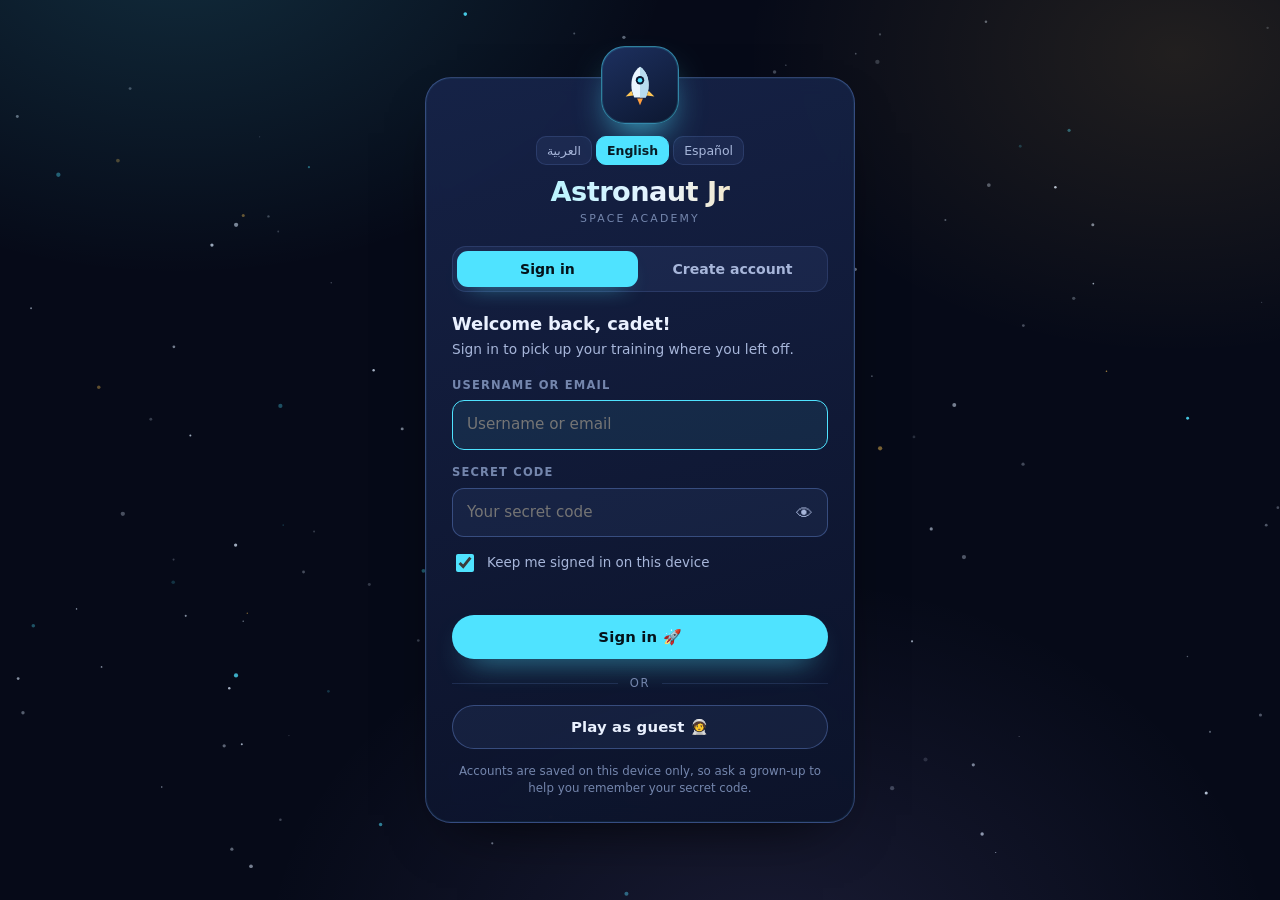
==== index.html @ e5da8a40 "new" ====
<!DOCTYPE html>
<html lang="en">
<head><meta charset="UTF-8" />
<meta name="viewport" content="width=device-width, initial-scale=1, viewport-fit=cover" />
<meta name="theme-color" content="#060a18" />
<meta name="referrer" content="origin" />
<title>Astronaut Jr — Space Academy for Young Explorers</title>
<meta name="description" content="Astronaut Jr is a kid-friendly space academy: Explore space missions, all eight planets, Astro Cinema, interactive science quizzes, and a friendly robot guide for young explorers." />
<link rel="stylesheet" href="style.css" />
</head>
<body>
<canvas id="starfield" aria-hidden="true"></canvas>
<div class="nebula" aria-hidden="true"></div>

<header class="topbar">
  <div class="topbar-inner">
    <button class="brand" type="button" onclick="app.go('missions')" aria-label="Astronaut Jr home">
      <span class="logo" aria-hidden="true">
        <svg viewBox="0 0 48 48" fill="none">
          <path d="M24 5c6 4 9 11 9 19 0 5-1 9-3 13H18c-2-4-3-8-3-13 0-8 3-15 9-19Z" fill="#eaf6ff"/>
          <path d="M24 5c6 4 9 11 9 19 0 5-1 9-3 13h-6V5Z" fill="#b8dcef"/>
          <circle cx="24" cy="19" r="4.4" fill="#0b1730"/>
          <circle cx="24" cy="19" r="2.4" fill="#4fe3ff"/>
          <path d="M15 30l-6 6 8-1M33 30l6 6-8-1" fill="#ffc857"/>
          <path d="M21 38l3 7 3-7" fill="#ff9d3d"/>
        </svg>
      </span>
      <span class="brand-text">
        <span class="brand-name">Astronaut Jr</span>
        <span class="brand-sub">Space Academy</span>
      </span>
    </button>
    <div class="hud">
      <div class="langs langs-top" role="group" aria-label="Language"><button type="button" data-lang="ar">العربية</button><button type="button" data-lang="en">English</button><button type="button" data-lang="es">Español</button></div>
      <div class="hud-stat" title="Stars you have earned">
        <span class="hud-ico" aria-hidden="true">★</span>
        <span><b id="hudStars">0</b><small>stars</small></span>
      </div>
      <div class="hud-rank">
        <span id="hudRank">Space Trainee</span>
        <span class="rankbar"><i id="rankFill"></i></span>
      </div>
      <button class="icon-btn" id="btnVoice" title="Astro reads aloud" aria-label="Toggle Astro voice" aria-pressed="false">🔈</button>
      <button class="icon-btn" id="btnSound" title="Sound effects" aria-label="Toggle sound effects" aria-pressed="true">🔊</button>
      <button class="icon-btn" id="btnContact" title="Contact us" aria-label="Contact us" onclick="document.querySelector('[data-extra-view=contact]')?.click()">✉️</button>
      <button class="icon-btn" id="btnSettings" title="Settings" aria-label="Open settings">⚙️</button>
    </div>
  </div>
  <nav class="tabs" aria-label="Sections">
    <button class="tab is-active" data-view="missions">🚀 Missions</button>
    <button class="tab" data-view="planets">🪐 Planets</button>
    <button class="tab" data-view="cadet">🧑‍🚀 My Cadet</button>
    <button class="tab" data-view="trophies">🏆 Trophies</button>
  </nav>
</header>

<main id="app">
  <section class="view is-active" id="view-missions" aria-label="Training missions"></section>
  <section class="view" id="view-planets" aria-label="Planet explorer"></section>
  <section class="view" id="view-cadet" aria-label="My cadet and outfit shop"></section>
  <section class="view" id="view-trophies" aria-label="Trophies"></section>
</main>


<footer class="site-footer" id="site-footer">
  <astro-contact>
    <p>Contact us: <a href="mailto:astronautjr.space@gmail.com">astronautjr.space@gmail.com</a> · <a href="tel:+201125643239">01125643239</a></p>
  </astro-contact>
  <p class="copyright">© <span id="copyYear"></span> Astronaut Jr. <span>All rights reserved.</span></p>
</footer>

<!-- ================= MISSION OVERLAY ================= -->
<div class="overlay" id="missionOverlay" role="dialog" aria-modal="true" aria-labelledby="missionTitle">
  <div class="sheet">
    <div class="sheet-head">
      <div>
        <small id="missionKicker">Mission 01</small>
        <h3 id="missionTitle">Mission title</h3>
      </div>
      <div class="lesson-dots" id="lessonDots" aria-hidden="true"></div>
      <button class="close-x spacer" onclick="app.closeMission()" aria-label="Close mission">✕</button>
    </div>
    <div class="sheet-body" id="missionBody"></div>
    <div class="sheet-foot" id="missionFoot"></div>
  </div>
</div>

<!-- ================= PLANET SHEET ================= -->
<div class="overlay" id="planetSheet" role="dialog" aria-modal="true" aria-label="Planet file">
  <div class="sheet">
    <div class="sheet-head">
      <div>
        <small>Planet file</small>
        <h3>Explorer notes</h3>
      </div>
      <button class="close-x spacer" onclick="app.closePlanet()" aria-label="Close planet">✕</button>
    </div>
    <div class="sheet-body" id="planetBody"></div>
    <div class="sheet-foot">
      <button class="btn btn-ghost btn-sm" id="planetPrev">← Previous</button>
      <button class="btn btn-primary btn-sm" id="planetRead">🔊 Read to me</button>
      <button class="btn btn-ghost btn-sm" id="planetNext">Next →</button>
    </div>
  </div>
</div>

<!-- ================= SETUP ================= -->
<div class="overlay" id="setupModal" role="dialog" aria-modal="true" aria-labelledby="setupTitle">
  <div class="sheet narrow">
    <div class="sheet-head">
      <div>
        <small>Cadet registration</small>
        <h3 id="setupTitle">Welcome to the Academy</h3>
      </div>
    </div>
    <div class="sheet-body">
      <div style="text-align:center;margin-bottom:14px">
        <div class="cadet-avatar" id="setupAvatar" style="width:150px;margin:0 auto"></div>
      </div>
      <div class="field">
        <label for="cadetName">Your cadet name</label>
        <input id="cadetName" type="text" maxlength="18" placeholder="e.g. Nova" autocomplete="off" />
      </div>
      <div class="field">
        <label>Pick your first suit colour</label>
        <div class="starter-row" id="starterColors"></div>
      </div>
      <p style="font-size:.82rem;color:var(--ink-faint);margin-bottom:14px">Everything you earn — stars, missions, outfits — is saved on this device.</p>
      <button class="btn btn-primary btn-block" id="btnStart">Start training 🚀</button>
    </div>
  </div>
</div>

<!-- ================= SETTINGS ================= -->
<div class="overlay" id="settingsModal" role="dialog" aria-modal="true" aria-labelledby="settingsTitle">
  <div class="sheet narrow">
    <div class="sheet-head">
      <div>
        <small>Cadet console</small>
        <h3 id="settingsTitle">Settings</h3>
      </div>
      <button class="close-x spacer" onclick="app.closeSettings()" aria-label="Close settings">✕</button>
    </div>
    <div class="sheet-body">
      <div class="switchline">
        <span>Sound effects<small>Little beeps and rewards</small></span>
        <button class="toggle on" id="tgSound" aria-label="Toggle sound effects"></button>
      </div>
      <div class="switchline">
        <span>Astro reads aloud<small>Speaks every lesson card and his messages</small></span>
        <button class="toggle" id="tgVoice" aria-label="Toggle Astro voice"></button>
      </div>
      <div class="switchline">
        <span>Calm mode<small>Stops floating and zoom animations</small></span>
        <button class="toggle" id="tgCalm" aria-label="Toggle calm mode"></button>
      </div>
      <div class="field" style="margin-top:16px">
        <label for="renameInput">Cadet name</label>
        <input id="renameInput" type="text" maxlength="18" />
      </div>
      <button class="btn btn-ghost btn-block" id="btnRename" style="margin-bottom:8px">Save name</button>
      <div class="switchline" style="margin-top:6px">
        <span>Signed in as<small id="authWho">Guest</small></span>
        <button class="btn btn-ghost btn-sm" id="btnSignOut" type="button">Sign out</button>
      </div>
      <button class="btn btn-ghost btn-block" id="btnReset" style="color:#ffc9c9;border-color:rgba(255,125,125,.35)">Reset all progress</button>
      <p style="font-size:.72rem;color:var(--ink-faint);margin-top:12px;text-align:center">Astronaut Jr v3 · 15 missions · saved in this browser</p>
    </div>
  </div>
</div>

<!-- ================= PIP ================= -->
<div class="pip-dock">
  <div class="pip-panel" id="pipPanel" hidden>
    <div class="pip-head">
      <div style="width:36px;height:36px;flex:none" id="pipHeadAvatar"></div>
      <div class="who"><b>Astro</b><small>Astro-buddy · online</small></div>
      <button class="close-x" style="margin-left:auto;width:34px;height:34px" onclick="app.togglePip(false)" aria-label="Close Astro">✕</button>
    </div>
    <div class="pip-log" id="pipLog" aria-live="polite"></div>
    <div class="pip-chips" id="pipChips"></div>
    <form class="pip-form" id="pipForm">
      <input id="pipInput" type="text" maxlength="120" placeholder="Ask Astro anything about space…" autocomplete="off" aria-label="Message Astro" />
      <button class="pip-send" type="submit" aria-label="Send">➤</button>
    </form>
  </div>
  <button class="pip-launcher" id="pipLauncher" aria-label="Talk to Astro">
    <span id="pipLauncherAvatar"></span>
    <span class="dot"></span>
  </button>
</div>

<div class="toast-wrap" id="toastWrap" aria-live="polite"></div>
<canvas id="confetti" aria-hidden="true"></canvas>

<!-- ================= AUTH (sign in / create account) ================= -->
<div class="auth" id="authScreen" role="dialog" aria-modal="true" aria-labelledby="authTitle">
  <canvas id="authStars" aria-hidden="true"></canvas>
  <div class="auth-glow" aria-hidden="true"></div>
  <div class="auth-card" id="authCard">
    <div class="auth-logo" aria-hidden="true">
      <svg viewBox="0 0 48 48" fill="none">
        <path d="M24 5c6 4 9 11 9 19 0 5-1 9-3 13H18c-2-4-3-8-3-13 0-8 3-15 9-19Z" fill="#eaf6ff"/>
        <path d="M24 5c6 4 9 11 9 19 0 5-1 9-3 13h-6V5Z" fill="#b8dcef"/>
        <circle cx="24" cy="19" r="4.4" fill="#0b1730"/>
        <circle cx="24" cy="19" r="2.4" fill="#4fe3ff"/>
        <path d="M15 30l-6 6 8-1M33 30l6 6-8-1" fill="#ffc857"/>
        <path d="M21 38l3 7 3-7" fill="#ff9d3d"/>
      </svg>
    </div>
    <div class="langs-auth"><div class="langs " role="group" aria-label="Language"><button type="button" data-lang="ar">العربية</button><button type="button" data-lang="en">English</button><button type="button" data-lang="es">Español</button></div></div>
    <div class="auth-brand">Astronaut Jr</div>
    <div class="auth-kicker">Space Academy</div>

    <div class="auth-tabs" role="tablist" aria-label="Account">
      <button class="auth-tab" role="tab" id="tabSignin" data-mode="signin" aria-selected="true" aria-controls="authForm">Sign in</button>
      <button class="auth-tab" role="tab" id="tabSignup" data-mode="signup" aria-selected="false" aria-controls="authForm">Create account</button>
    </div>

    <h2 class="auth-title" id="authTitle">Welcome back, cadet!</h2>
    <p class="auth-lead" id="authLead">Sign in to pick up your training where you left off.</p>

    <form id="authForm" novalidate>
      <div class="field">
        <label for="authUser" id="authUserLabel">Username or email</label>
        <input id="authUser" type="text" maxlength="64" placeholder="Username or email" autocomplete="username" autocapitalize="none" autocorrect="off" spellcheck="false" />
      </div>
      <div class="field" id="authEmailWrap" hidden>
        <label for="authEmail">Email (optional)</label>
        <input id="authEmail" type="email" maxlength="64" placeholder="you@example.com" autocomplete="email" autocapitalize="none" spellcheck="false" />
      </div>
      <div class="field">
        <label for="authPass">Secret code</label>
        <div class="auth-pw">
          <input id="authPass" type="password" placeholder="Your secret code" autocomplete="current-password" />
          <button type="button" class="auth-eye" id="authEye" aria-label="Show secret code" aria-pressed="false">👁</button>
        </div>
      </div>
      <div class="auth-meter" id="authMeter" data-s="0" hidden><i></i><i></i><i></i><i></i><span id="authMeterText"></span></div>
      <div class="field" id="authConfirmWrap" hidden>
        <label for="authPass2">Repeat secret code</label>
        <input id="authPass2" type="password" placeholder="Type it once more" autocomplete="new-password" />
      </div>
      <label class="auth-check"><input type="checkbox" id="authRemember" checked /> Keep me signed in on this device</label>
      <p class="auth-error" id="authError" role="alert"></p>
      <button class="btn btn-primary btn-block" id="authSubmit" type="submit">Sign in 🚀</button>
    </form>

    <div class="auth-or">or</div>
    <button class="btn btn-ghost btn-block" id="authGuest" type="button">Play as guest 🧑‍🚀</button>
    <p class="auth-note">Accounts are saved on this device only, so ask a grown-up to help you remember your secret code.</p>
  </div>
</div>



<script src="astro.js" defer></script>

</body>
</html>
---- style.css ----
/* ============================================================
   ASTROCADET — design system
   ============================================================ */
:root{
  --bg:#060a18;
  --bg-2:#0a1024;
  --panel:#0f1730;
  --panel-2:#121d3c;
  --panel-3:#17244a;
  --line:rgba(126,168,255,.15);
  --line-strong:rgba(126,168,255,.32);
  --ink:#eaf1ff;
  --ink-dim:#a7b6da;
  --ink-faint:#7486ad;
  --cyan:#4fe3ff;
  --mint:#5ff0b6;
  --amber:#ffc857;
  --coral:#ff7d7d;
  --violet:#a99bff;
  --r-sm:12px;
  --r:18px;
  --r-lg:26px;
  --shadow:0 24px 60px -32px rgba(0,0,0,.95);
  --font:"Trebuchet MS","Segoe UI Variable","Segoe UI",system-ui,-apple-system,"Helvetica Neue",Arial,sans-serif;
}

*,*::before,*::after{box-sizing:border-box}
html,body{margin:0;padding:0}
html{-webkit-text-size-adjust:100%}
body{
  min-height:100vh;
  background:var(--bg);
  color:var(--ink);
  font-family:var(--font);
  font-size:16px;
  line-height:1.55;
  -webkit-font-smoothing:antialiased;
  overflow-x:hidden;
}
body.is-locked{overflow:hidden}
h1,h2,h3,h4,h5,p{margin:0}
button{font-family:inherit}
a{color:var(--cyan)}
img,svg{display:block;max-width:100%}
:focus-visible{outline:2px solid var(--cyan);outline-offset:3px;border-radius:10px}
.sr-only{position:absolute;width:1px;height:1px;padding:0;margin:-1px;overflow:hidden;clip:rect(0,0,0,0);white-space:nowrap;border:0}

#starfield{position:fixed;inset:0;width:100%;height:100%;z-index:0;pointer-events:none}
.nebula{
  position:fixed;inset:0;z-index:0;pointer-events:none;
  background:
    radial-gradient(900px 620px at 12% -10%, rgba(79,227,255,.13), transparent 62%),
    radial-gradient(780px 520px at 92% 4%, rgba(255,200,87,.10), transparent 60%),
    radial-gradient(900px 700px at 60% 108%, rgba(95,240,182,.09), transparent 62%);
}

/* ---------- top bar ---------- */
.topbar{
  position:sticky;top:0;z-index:40;
  background:rgba(7,11,26,.82);
  backdrop-filter:blur(18px) saturate(140%);
  border-bottom:1px solid var(--line);
}
.topbar-inner{
  max-width:1180px;margin:0 auto;padding:12px 18px;
  display:flex;align-items:center;justify-content:space-between;gap:14px;
}
.brand{
  display:flex;align-items:center;gap:12px;background:none;border:0;
  padding:0;cursor:pointer;color:inherit;text-align:left;
}
.logo{
  width:46px;height:46px;border-radius:15px;flex:none;
  display:grid;place-items:center;
  background:linear-gradient(150deg,#1a2a55,#0c1730);
  border:1px solid rgba(79,227,255,.45);
  box-shadow:0 0 0 1px rgba(79,227,255,.12) inset,0 12px 26px -14px rgba(79,227,255,.9);
}
.logo svg{width:28px;height:28px}
.brand-text{display:flex;flex-direction:column;line-height:1.1}
.brand-name{
  font-size:1.3rem;font-weight:800;letter-spacing:-.02em;
  background:linear-gradient(92deg,#8df3ff,#e9f4ff 55%,#ffd98a);
  -webkit-background-clip:text;background-clip:text;color:transparent;
}
.brand-sub{font-size:.7rem;letter-spacing:.14em;text-transform:uppercase;color:var(--ink-faint);margin-top:3px}

.hud{display:flex;align-items:center;gap:9px}
.hud-stat{
  display:flex;align-items:center;gap:9px;
  background:rgba(255,200,87,.09);
  border:1px solid rgba(255,200,87,.35);
  border-radius:999px;padding:6px 14px 6px 10px;
  color:var(--amber);
}
.hud-ico{font-size:1rem;filter:drop-shadow(0 0 8px rgba(255,200,87,.7))}
.hud-stat b{font-size:1.05rem;font-weight:800;letter-spacing:-.01em}
.hud-stat small{display:block;font-size:.6rem;letter-spacing:.12em;text-transform:uppercase;color:rgba(255,200,87,.72);line-height:1}
.hud-rank{display:none;flex-direction:column;gap:5px;min-width:132px}
.hud-rank span:first-child{font-size:.72rem;letter-spacing:.08em;text-transform:uppercase;color:var(--ink-dim)}
.rankbar{height:6px;border-radius:99px;background:rgba(126,168,255,.14);overflow:hidden;display:block}
.rankbar i{display:block;height:100%;width:0;border-radius:99px;background:linear-gradient(90deg,var(--cyan),var(--mint));transition:width .7s cubic-bezier(.2,.8,.3,1)}
.icon-btn{
  width:42px;height:42px;flex:none;display:grid;place-items:center;
  border-radius:13px;border:1px solid var(--line);background:rgba(126,168,255,.07);
  color:var(--ink);font-size:1rem;cursor:pointer;transition:background .18s,transform .18s;
}
.icon-btn:hover{background:rgba(126,168,255,.16);transform:translateY(-1px)}

/* ---------- nav tabs ---------- */
.tabs{
  max-width:1180px;margin:0 auto;padding:0 18px 10px;
  display:flex;gap:8px;overflow-x:auto;scrollbar-width:none;
}
.tabs::-webkit-scrollbar{display:none}
.tab{
  flex:none;display:inline-flex;align-items:center;gap:7px;
  padding:9px 16px;min-height:42px;border-radius:999px;cursor:pointer;
  border:1px solid transparent;background:transparent;color:var(--ink-dim);
  font-size:.9rem;font-weight:700;white-space:nowrap;transition:all .18s;
}
.tab:hover{color:var(--ink);background:rgba(126,168,255,.09)}
.tab.is-active{
  color:#04121a;background:var(--cyan);
  box-shadow:0 10px 24px -14px var(--cyan);
  border-color:transparent;
}

/* ---------- layout ---------- */
main{position:relative;z-index:1;padding:22px 18px 120px;max-width:1180px;margin:0 auto}
.view{display:none}
.view.is-active{display:block;animation:viewIn .4s cubic-bezier(.2,.8,.3,1) both}
@keyframes viewIn{from{opacity:0;transform:translateY(12px)}to{opacity:1;transform:none}}

/* ---------- hero ---------- */
.hero{
  position:relative;overflow:hidden;
  border-radius:var(--r-lg);
  border:1px solid var(--line-strong);
  background:
    radial-gradient(700px 340px at 88% -30%, rgba(79,227,255,.18), transparent 65%),
    linear-gradient(160deg,#16224a,#0c142b 62%);
  padding:26px;display:grid;grid-template-columns:1fr;gap:20px;
  box-shadow:var(--shadow);
}
.hero::after{
  content:"";position:absolute;right:-90px;bottom:-140px;width:340px;height:340px;
  border-radius:50%;border:1px dashed rgba(126,168,255,.18);
  box-shadow:0 0 0 44px rgba(126,168,255,.04),0 0 0 100px rgba(126,168,255,.025);
  pointer-events:none;
}
.eyebrow{
  display:inline-flex;align-items:center;gap:8px;
  font-size:.68rem;letter-spacing:.18em;text-transform:uppercase;
  color:var(--cyan);background:rgba(79,227,255,.1);
  border:1px solid rgba(79,227,255,.3);border-radius:999px;padding:5px 12px;
}
.hero h2{
  font-size:clamp(1.65rem,4.4vw,2.5rem);line-height:1.1;
  letter-spacing:-.025em;margin:14px 0 10px;font-weight:800;
}
.hero h2 em{font-style:normal;color:var(--amber)}
.hero p{color:var(--ink-dim);max-width:52ch;font-size:.98rem}
.hero-actions{display:flex;flex-wrap:wrap;gap:10px;margin-top:20px}
.hero-visual > svg{width:100%;max-width:270px;height:auto;margin:0 auto}
.hero-visual{position:relative;display:grid;place-items:center;min-height:210px}

/* ---------- buttons ---------- */
.btn{
  display:inline-flex;align-items:center;justify-content:center;gap:8px;
  min-height:44px;padding:10px 18px;border-radius:999px;
  border:1px solid transparent;cursor:pointer;
  font-size:.93rem;font-weight:800;letter-spacing:.01em;
  transition:transform .16s cubic-bezier(.2,.8,.3,1),box-shadow .2s,background .2s,opacity .2s;
}
.btn:hover{transform:translateY(-2px)}
.btn:active{transform:translateY(0) scale(.985)}
.btn[disabled]{opacity:.45;cursor:not-allowed;transform:none}
.btn-primary{background:var(--cyan);color:#04121a;box-shadow:0 14px 30px -16px rgba(79,227,255,.95)}
.btn-amber{background:var(--amber);color:#241703;box-shadow:0 14px 30px -16px rgba(255,200,87,.9)}
.btn-mint{background:var(--mint);color:#03231a;box-shadow:0 14px 30px -16px rgba(95,240,182,.9)}
.btn-ghost{background:rgba(126,168,255,.08);border-color:var(--line-strong);color:var(--ink)}
.btn-ghost:hover{background:rgba(126,168,255,.16)}
.btn-sm{min-height:36px;padding:7px 13px;font-size:.8rem}
.btn-block{width:100%}

/* ---------- progress strip ---------- */
.strip{
  margin-top:18px;display:grid;grid-template-columns:repeat(2,1fr);gap:10px;
}
.strip-cell{
  background:rgba(15,23,48,.72);border:1px solid var(--line);
  border-radius:var(--r);padding:13px 15px;
}
.strip-cell b{display:block;font-size:1.35rem;font-weight:800;letter-spacing:-.02em}
.strip-cell span{font-size:.72rem;letter-spacing:.1em;text-transform:uppercase;color:var(--ink-faint)}
.strip-cell.accent b{color:var(--amber)}
.strip-cell.mint b{color:var(--mint)}

/* ---------- section heading ---------- */
.sec-head{display:flex;align-items:flex-end;justify-content:space-between;gap:14px;margin:30px 0 14px;flex-wrap:wrap}
.sec-head h2{font-size:clamp(1.2rem,3vw,1.55rem);letter-spacing:-.02em;font-weight:800}
.sec-head p{color:var(--ink-faint);font-size:.88rem;margin-top:4px}
.sec-head .link{background:none;border:0;color:var(--cyan);font-weight:700;font-size:.85rem;cursor:pointer;padding:6px}

/* ---------- mission map ---------- */
.mission-grid{display:grid;grid-template-columns:1fr;gap:14px}
.mission-card{
  position:relative;text-align:left;cursor:pointer;overflow:hidden;
  border-radius:var(--r-lg);padding:18px;
  border:1px solid var(--line);
  background:linear-gradient(165deg,rgba(23,36,74,.9),rgba(12,20,43,.94));
  color:inherit;font-family:inherit;
  transition:transform .22s cubic-bezier(.2,.8,.3,1),border-color .22s,box-shadow .22s;
}
.mission-card::before{
  content:"";position:absolute;inset:0 auto 0 0;width:4px;
  background:hsl(var(--hue,190) 92% 62%);opacity:.85;
}
.mission-card::after{
  content:"";position:absolute;right:-40px;top:-40px;width:140px;height:140px;
  border-radius:50%;background:radial-gradient(circle,hsl(var(--hue,190) 92% 62% / .18),transparent 70%);
  pointer-events:none;
}
.mission-card:hover{transform:translateY(-4px);border-color:var(--line-strong);box-shadow:0 24px 44px -30px rgba(0,0,0,.95)}
.mission-card.is-locked{cursor:not-allowed;opacity:.62;background:linear-gradient(165deg,rgba(18,26,52,.7),rgba(10,16,34,.85))}
.mission-card.is-locked:hover{transform:none;border-color:var(--line)}
.mission-card.is-done{border-color:rgba(95,240,182,.32)}
.m-top{display:flex;align-items:center;gap:10px;margin-bottom:12px}
.m-orb{
  width:46px;height:46px;border-radius:50%;flex:none;display:grid;place-items:center;
  font-size:1.2rem;font-weight:800;color:#061020;
  background:radial-gradient(circle at 32% 28%,hsl(var(--hue,190) 100% 82%),hsl(var(--hue,190) 88% 56%));
  box-shadow:0 0 0 4px hsl(var(--hue,190) 90% 60% / .12),0 10px 20px -12px hsl(var(--hue,190) 90% 60%);
}
.mission-card.is-locked .m-orb{background:#2a3559;color:#7d8db5;box-shadow:none}
.m-num{font-size:.68rem;letter-spacing:.16em;text-transform:uppercase;color:var(--ink-faint)}
.m-status{
  margin-left:auto;font-size:.66rem;font-weight:800;letter-spacing:.1em;
  text-transform:uppercase;padding:5px 10px;border-radius:999px;
  border:1px solid var(--line);color:var(--ink-dim);white-space:nowrap;
}
.m-status.done{color:#03231a;background:var(--mint);border-color:transparent}
.m-status.ready{color:#04121a;background:var(--cyan);border-color:transparent}
.m-status.locked{color:var(--ink-faint)}
.mission-card h3{font-size:1.06rem;font-weight:800;letter-spacing:-.01em;line-height:1.25}
.mission-card .m-sub{font-size:.82rem;color:var(--ink-dim);margin-top:4px;min-height:2.4em}
.m-meta{display:flex;align-items:center;gap:12px;margin-top:14px;font-size:.74rem;color:var(--ink-faint)}
.m-meta i{font-style:normal;color:var(--ink-dim)}
.m-dots{display:flex;gap:4px;margin-left:auto}
.m-dot{width:7px;height:7px;border-radius:50%;background:rgba(126,168,255,.22)}
.m-dot.on{background:var(--mint)}

/* ---------- planet cards ---------- */
.planet-grid{display:grid;grid-template-columns:repeat(2,minmax(0,1fr));gap:12px}
.planet-grid > *{min-width:0}
.planet-card{
  position:relative;cursor:pointer;border-radius:var(--r);padding:15px 13px 13px;
  border:1px solid var(--line);background:rgba(15,23,48,.7);
  display:flex;flex-direction:column;align-items:center;gap:8px;
  color:inherit;font-family:inherit;text-align:center;
  transition:transform .2s,border-color .2s,background .2s;
}
.planet-card:hover{transform:translateY(-3px);border-color:var(--line-strong);background:rgba(23,36,74,.8)}
.planet-card .pv{width:74px;height:74px;display:grid;place-items:center}
.planet-card h4{font-size:.92rem;font-weight:800}
.planet-card small{font-size:.68rem;color:var(--ink-faint);letter-spacing:.06em;text-transform:uppercase}
.planet-card .seen{
  position:absolute;top:9px;right:9px;font-size:.6rem;color:var(--mint);
  background:rgba(95,240,182,.12);border:1px solid rgba(95,240,182,.35);
  border-radius:99px;padding:2px 7px;
}

/* ---------- sheets / overlays ---------- */
.overlay{
  position:fixed;inset:0;z-index:70;display:none;
  padding:16px;background:rgba(4,7,18,.78);
  backdrop-filter:blur(14px) saturate(120%);
  overflow-y:auto;
}
.overlay.is-open{display:grid;place-items:center;animation:fadeIn .22s ease both}
@keyframes fadeIn{from{opacity:0}to{opacity:1}}
.sheet{
  width:100%;max-width:960px;background:var(--bg-2);
  border:1px solid var(--line-strong);border-radius:var(--r-lg);
  box-shadow:var(--shadow);overflow:hidden;
  display:flex;flex-direction:column;max-height:92vh;
  animation:sheetIn .3s cubic-bezier(.2,.8,.3,1) both;
}
@keyframes sheetIn{from{opacity:0;transform:translateY(20px) scale(.99)}to{opacity:1;transform:none}}
.sheet.narrow{max-width:520px}
.sheet-head{
  display:flex;align-items:center;gap:12px;padding:14px 18px;
  border-bottom:1px solid var(--line);background:rgba(10,16,36,.9);
  position:sticky;top:0;z-index:3;
}
.sheet-head h3{font-size:1.02rem;font-weight:800;letter-spacing:-.01em;line-height:1.2}
.sheet-head small{display:block;font-size:.7rem;color:var(--ink-faint);letter-spacing:.1em;text-transform:uppercase;margin-top:2px}
.sheet-head .spacer{margin-left:auto}
.sheet-body{padding:18px 18px 30px;overflow-y:auto}
.sheet-foot{
  padding:14px 18px;border-top:1px solid var(--line);background:rgba(10,16,36,.92);
  display:flex;gap:10px;align-items:center;flex-wrap:wrap;
}
.close-x{
  width:40px;height:40px;border-radius:12px;border:1px solid var(--line);
  background:rgba(126,168,255,.07);color:var(--ink-dim);cursor:pointer;font-size:1.05rem;
  display:grid;place-items:center;flex:none;transition:all .18s;
}
.close-x:hover{background:rgba(255,125,125,.15);color:#ffd9d9;border-color:rgba(255,125,125,.4)}

/* ---------- lesson ---------- */
.lesson-dots{display:flex;gap:6px;margin-left:auto}
.lesson-dots i{width:22px;height:5px;border-radius:99px;background:rgba(126,168,255,.2);display:block;transition:background .3s}
.lesson-dots i.on{background:var(--cyan)}
.lesson-wrap{display:grid;gap:18px}
.lesson-art{
  border-radius:var(--r);overflow:hidden;background:
    radial-gradient(420px 220px at 50% 0%,rgba(79,227,255,.14),transparent 70%),
    linear-gradient(160deg,#101a38,#0a1024);
  border:1px solid var(--line);padding:10px;display:grid;place-items:center;min-height:190px;
}
.lesson-art svg{width:100%;height:auto;max-height:250px}
.lesson-copy h3{font-size:clamp(1.2rem,3.2vw,1.6rem);letter-spacing:-.02em;font-weight:800;margin-bottom:10px}
.lesson-copy p{color:var(--ink-dim);font-size:.96rem;line-height:1.65}
.lesson-copy p + p{margin-top:12px}
.lesson-note{
  margin-top:16px;border-left:3px solid var(--amber);padding:10px 14px;
  background:rgba(255,200,87,.07);border-radius:0 12px 12px 0;
  font-size:.88rem;color:#ffe9bd;
}
.lesson-note b{color:var(--amber)}

/* ---------- activity ---------- */
.activity-head{display:flex;align-items:center;gap:10px;margin-bottom:14px;flex-wrap:wrap}
.pill{
  font-size:.68rem;letter-spacing:.12em;text-transform:uppercase;font-weight:800;
  padding:5px 11px;border-radius:999px;border:1px solid var(--line);
  color:var(--cyan);background:rgba(79,227,255,.08);
}
.pill.amber{color:var(--amber);background:rgba(255,200,87,.09);border-color:rgba(255,200,87,.3)}
.pill.mint{color:var(--mint);background:rgba(95,240,182,.09);border-color:rgba(95,240,182,.3)}
.activity-box{
  border-radius:var(--r);border:1px solid var(--line);
  background:linear-gradient(170deg,#0b132b,#080d1e);
  padding:16px;min-height:280px;position:relative;overflow:hidden;
}
.activity-hint{font-size:.9rem;color:var(--ink-dim);margin-bottom:14px}
.activity-hint b{color:var(--cyan)}

/* constellation activity */
.sky{position:relative;height:250px;border-radius:14px;background:radial-gradient(120% 100% at 50% 0%,#0d1733,#050a18);border:1px solid rgba(126,168,255,.14);overflow:hidden}
.sky-star{
  position:absolute;width:44px;height:44px;margin:-22px 0 0 -22px;border-radius:50%;
  border:2px solid rgba(126,168,255,.35);background:#1b2748;color:#93a6cd;
  font-weight:800;cursor:pointer;display:grid;place-items:center;font-size:.9rem;
  transition:all .25s;z-index:2;
}
.sky-star.next{background:radial-gradient(circle at 35% 30%,#fff3c4,#ffc857);color:#241703;border-color:#fff0bf;box-shadow:0 0 22px rgba(255,200,87,.75)}
.sky-star.done{background:radial-gradient(circle at 35% 30%,#d3fff0,#5ff0b6);color:#03231a;border-color:#c8ffe8;box-shadow:0 0 18px rgba(95,240,182,.6);cursor:default}
.sky-star.wrong{animation:shake .38s}
.sky-lines{position:absolute;inset:0;width:100%;height:100%;z-index:1;pointer-events:none}
@keyframes shake{0%,100%{transform:translateX(0)}25%{transform:translateX(-6px)}75%{transform:translateX(6px)}}

/* rocket / slider */
.rocket-stage{position:relative;height:180px;display:grid;place-items:center;overflow:hidden;border-radius:14px;background:radial-gradient(70% 100% at 50% 110%,rgba(79,227,255,.14),transparent 70%)}
.rocket-emoji{font-size:3.4rem;transition:transform .25s ease-out;filter:drop-shadow(0 12px 20px rgba(79,227,255,.35))}
.range{width:100%;accent-color:#4fe3ff;height:28px}
.thrust-read{display:flex;justify-content:space-between;font-size:.8rem;color:var(--ink-faint);margin-top:4px}
.thrust-read b{color:var(--amber);font-size:1rem}

/* switches */
.switch-row{display:grid;grid-template-columns:1fr;gap:10px}
.switch{
  display:flex;align-items:center;gap:12px;justify-content:space-between;
  border-radius:14px;border:1px solid rgba(255,125,125,.4);background:rgba(255,125,125,.06);
  padding:13px 15px;cursor:pointer;font-weight:800;color:#ffc9c9;font-size:.9rem;transition:all .22s;
}
.switch small{display:block;font-weight:600;font-size:.7rem;color:rgba(255,201,201,.65);letter-spacing:.04em;text-transform:uppercase}
.switch .knob{width:44px;height:24px;border-radius:99px;background:rgba(255,125,125,.35);position:relative;flex:none;transition:background .22s}
.switch .knob::after{content:"";position:absolute;top:3px;left:3px;width:18px;height:18px;border-radius:50%;background:#fff;transition:transform .22s}
.switch.on{border-color:rgba(95,240,182,.5);background:rgba(95,240,182,.09);color:#c9ffee}
.switch.on small{color:rgba(201,255,238,.7)}
.switch.on .knob{background:var(--mint)}
.switch.on .knob::after{transform:translateX(20px)}

/* zero g catcher */
.float-field{position:relative;height:250px;border-radius:14px;background:radial-gradient(90% 80% at 50% 50%,#0e1a38,#060b1a);border:1px solid rgba(126,168,255,.14);overflow:hidden;cursor:crosshair}
.float-item{position:absolute;width:54px;height:54px;display:grid;place-items:center;border-radius:50%;font-size:1.6rem;background:rgba(126,168,255,.1);border:1px solid rgba(126,168,255,.28);cursor:pointer;transition:transform .2s,opacity .2s}
.float-item:hover{transform:scale(1.12)}
.float-item.caught{opacity:0;pointer-events:none;transform:scale(.4)}

/* lander */
.lander-field{position:relative;height:270px;border-radius:14px;overflow:hidden;background:radial-gradient(120% 80% at 50% 0%,#0b1530,#05080f);border:1px solid rgba(126,168,255,.14)}
.moon-ground{position:absolute;left:0;right:0;bottom:0;height:52px;background:linear-gradient(180deg,#4c5670,#2b3245);border-top:2px solid #93a0bd}
.moon-ground::before{content:"";position:absolute;top:8px;left:8%;width:38px;height:10px;border-radius:50%;background:rgba(0,0,0,.22)}
.moon-ground::after{content:"";position:absolute;top:18px;right:14%;width:26px;height:8px;border-radius:50%;background:rgba(0,0,0,.22)}
.lander{position:absolute;left:50%;transform:translateX(-50%);font-size:2.4rem;transition:bottom .12s linear;filter:drop-shadow(0 8px 14px rgba(255,200,87,.3))}
.lander-hud{position:absolute;top:12px;left:12px;right:12px;display:flex;justify-content:space-between;font-size:.74rem;color:var(--ink-dim);z-index:2}
.lander-hud b{display:block;font-size:1rem;color:var(--ink)}
.flame{position:absolute;left:50%;transform:translateX(-50%);top:100%;width:12px;height:26px;border-radius:50% 50% 60% 60%;background:linear-gradient(180deg,#ffe6a8,#ff9d3d,transparent);opacity:0;transition:opacity .08s}
.flame.on{opacity:1}

/* orbit activity */
.orbit-stage{position:relative;height:260px;border-radius:14px;overflow:hidden;background:radial-gradient(70% 70% at 50% 50%,#0d1a36,#05080f);border:1px solid rgba(126,168,255,.14);display:grid;place-items:center}
.orbit-earth{position:absolute;left:50%;top:50%;transform:translate(-50%,-50%);width:64px;height:64px}
.orbit-path{position:absolute;left:50%;top:50%;border:1px dashed rgba(126,168,255,.28);border-radius:50%;transform:translate(-50%,-50%)}
.orbit-sat{position:absolute;left:50%;top:50%;width:16px;height:16px;border-radius:4px;background:var(--amber);box-shadow:0 0 14px var(--amber)}
.orbit-read{position:absolute;bottom:10px;left:12px;right:12px;display:flex;justify-content:space-between;font-size:.75rem;color:var(--ink-faint)}

/* checklist */
.check-list{display:grid;gap:9px}
.check-item{
  display:flex;align-items:center;gap:11px;text-align:left;
  border-radius:13px;border:1px solid var(--line);background:rgba(18,29,60,.7);
  padding:12px 14px;cursor:pointer;color:var(--ink);font-weight:700;font-size:.88rem;
  transition:all .18s;
}
.check-item:hover{border-color:var(--line-strong);background:rgba(23,36,74,.9)}
.check-item .num{width:26px;height:26px;border-radius:50%;display:grid;place-items:center;flex:none;background:rgba(126,168,255,.14);font-size:.76rem;color:var(--ink-dim)}
.check-item.done{border-color:rgba(95,240,182,.45);background:rgba(95,240,182,.1);color:#d3fff0}
.check-item.done .num{background:var(--mint);color:#03231a}
.check-item.bad{animation:shake .35s;border-color:rgba(255,125,125,.6)}

/* ---------- quiz ---------- */
.quiz-wrap{margin-top:18px;border-top:1px solid var(--line);padding-top:18px}
.quiz-top{display:flex;align-items:center;gap:10px;margin-bottom:6px}
.quiz-top h4{font-size:.82rem;letter-spacing:.14em;text-transform:uppercase;color:var(--amber);font-weight:800}
.quiz-step{margin-left:auto;font-size:.75rem;color:var(--ink-faint)}
.q-text{font-size:clamp(1.02rem,2.6vw,1.2rem);font-weight:800;line-height:1.35;letter-spacing:-.01em;margin:10px 0 14px}
.q-options{display:grid;gap:9px}
.q-option{
  display:flex;align-items:center;gap:11px;text-align:left;
  border-radius:14px;border:1px solid var(--line-strong);background:rgba(18,29,60,.75);
  padding:13px 15px;cursor:pointer;color:var(--ink);font-weight:700;font-size:.92rem;
  transition:all .18s;
}
.q-option:hover:not([disabled]){background:rgba(30,46,88,.9);border-color:var(--cyan);transform:translateX(2px)}
.q-option .ltr{
  width:26px;height:26px;flex:none;border-radius:8px;display:grid;place-items:center;
  background:rgba(126,168,255,.14);font-size:.75rem;color:var(--ink-dim);font-weight:800;
}
.q-option[disabled]{cursor:default;opacity:.75}
.q-option.correct{background:rgba(95,240,182,.16);border-color:var(--mint);color:#dbfff2;opacity:1}
.q-option.correct .ltr{background:var(--mint);color:#03231a}
.q-option.wrong{background:rgba(255,125,125,.12);border-color:rgba(255,125,125,.7);color:#ffdede;opacity:1}
.q-option.wrong .ltr{background:var(--coral);color:#2a0505}
.q-option.dim{opacity:.45}
.quiz-tools{display:flex;gap:8px;flex-wrap:wrap;margin-top:14px;align-items:center}
.hint-box{
  margin-top:12px;padding:12px 14px;border-radius:12px;
  background:rgba(255,200,87,.08);border:1px solid rgba(255,200,87,.3);
  font-size:.88rem;color:#ffecc4;animation:viewIn .3s both;
}
.hint-box b{color:var(--amber)}
.explain{
  margin-top:14px;padding:14px;border-radius:14px;
  border:1px solid rgba(95,240,182,.32);background:rgba(95,240,182,.07);
  animation:viewIn .3s both;
}
.explain.bad{border-color:rgba(255,125,125,.35);background:rgba(255,125,125,.07)}
.explain h5{font-size:.78rem;letter-spacing:.12em;text-transform:uppercase;color:var(--mint);margin-bottom:5px}
.explain.bad h5{color:var(--coral)}
.explain p{font-size:.9rem;color:var(--ink-dim)}

/* result */
.result{text-align:center;padding:8px 4px 4px}
.result .medal{width:120px;height:120px;margin:0 auto 14px}
.result h3{font-size:clamp(1.3rem,4vw,1.8rem);letter-spacing:-.02em;font-weight:800}
.result p{color:var(--ink-dim);margin-top:8px;font-size:.94rem}
.result-stats{display:flex;justify-content:center;gap:18px;margin:18px 0 6px;flex-wrap:wrap}
.result-stat{background:rgba(126,168,255,.07);border:1px solid var(--line);border-radius:14px;padding:10px 16px;min-width:96px}
.result-stat b{display:block;font-size:1.25rem;color:var(--amber);font-weight:800}
.result-stat span{font-size:.68rem;letter-spacing:.1em;text-transform:uppercase;color:var(--ink-faint)}

/* ---------- planet sheet ---------- */
.planet-hero{display:grid;grid-template-columns:1fr;gap:16px;align-items:center}
.planet-big{display:grid;place-items:center;padding:8px}
.planet-big .pv{width:min(180px,44vw);height:min(180px,44vw);animation:floaty 7s ease-in-out infinite}
/* planet sheet: keep the stat grid clear of the footer on short screens */
@keyframes floaty{0%,100%{transform:translateY(0)}50%{transform:translateY(-10px)}}
.planet-name{font-size:clamp(1.6rem,5vw,2.2rem);font-weight:800;letter-spacing:-.03em}
.planet-type{font-size:.7rem;letter-spacing:.16em;text-transform:uppercase;color:var(--cyan);margin-bottom:6px}
.planet-blurb{color:var(--ink-dim);font-size:.95rem;margin-top:10px}
.stat-grid{display:grid;grid-template-columns:repeat(2,minmax(0,1fr));gap:9px;margin-top:18px}
.stat-cell{background:rgba(126,168,255,.06);border:1px solid var(--line);border-radius:12px;padding:10px 12px}
.stat-cell span{display:block;font-size:.62rem;letter-spacing:.1em;text-transform:uppercase;color:var(--ink-faint);margin-bottom:3px}
.stat-cell b{font-size:.88rem;font-weight:800;letter-spacing:-.01em}
.fact-list{display:grid;gap:9px;margin-top:14px}
.fact{display:flex;gap:11px;background:rgba(255,200,87,.06);border:1px solid rgba(255,200,87,.22);border-radius:13px;padding:12px 14px;font-size:.88rem;color:#ffe9bd}
.fact b{color:var(--amber);flex:none;font-size:1rem}

/* ---------- character ---------- */
.cadet-layout{display:grid;grid-template-columns:1fr;gap:16px}
.cadet-stage{
  position:relative;border-radius:var(--r-lg);border:1px solid var(--line-strong);
  background:
    radial-gradient(340px 260px at 50% 12%,rgba(79,227,255,.16),transparent 68%),
    linear-gradient(170deg,#13204a,#0a1024);
  padding:22px;display:flex;flex-direction:column;align-items:center;gap:12px;overflow:hidden;
}
.cadet-stage::before{
  content:"";position:absolute;width:320px;height:320px;border-radius:50%;
  border:1px dashed rgba(126,168,255,.16);top:50%;left:50%;transform:translate(-50%,-50%);
  box-shadow:0 0 0 54px rgba(126,168,255,.03),0 0 0 108px rgba(126,168,255,.018);
  pointer-events:none;
}
.cadet-avatar{width:min(250px,68vw);position:relative;z-index:1;animation:floaty 6s ease-in-out infinite}
.cadet-name{font-size:1.25rem;font-weight:800;letter-spacing:-.02em;z-index:1}
.cadet-title{font-size:.7rem;letter-spacing:.16em;text-transform:uppercase;color:var(--cyan);z-index:1}
.cadet-stage .btn{z-index:1}

.shop-tabs{display:flex;gap:7px;margin-bottom:12px;flex-wrap:wrap}
.shop-tab{
  padding:8px 14px;border-radius:999px;border:1px solid var(--line);cursor:pointer;
  background:rgba(126,168,255,.06);color:var(--ink-dim);font-size:.8rem;font-weight:800;
}
.shop-tab.is-active{background:rgba(79,227,255,.16);border-color:var(--cyan);color:var(--ink)}
.shop-grid{display:grid;grid-template-columns:1fr;gap:10px}
.shop-item{
  display:flex;align-items:center;gap:12px;border-radius:16px;padding:12px;
  border:1px solid var(--line);background:rgba(15,23,48,.72);
  transition:border-color .2s,background .2s;
}
.shop-item:hover{border-color:var(--line-strong);background:rgba(23,36,74,.8)}
.shop-item.is-equipped{border-color:rgba(95,240,182,.45);background:rgba(95,240,182,.07)}
.shop-thumb{
  width:56px;height:56px;flex:none;border-radius:14px;display:grid;place-items:center;
  background:radial-gradient(circle at 40% 30%,rgba(79,227,255,.18),rgba(10,16,36,.9));
  border:1px solid var(--line);overflow:hidden;
}
.shop-thumb svg{width:46px;height:46px}
.shop-info{flex:1;min-width:0}
.shop-info h5{font-size:.9rem;font-weight:800}
.shop-info p{font-size:.72rem;color:var(--ink-faint);margin-top:2px}
.shop-price{font-size:.78rem;font-weight:800;color:var(--amber);margin-top:4px;display:flex;align-items:center;gap:4px}
.shop-act{display:flex;flex-direction:column;gap:6px;flex:none}
.starter-row{display:flex;gap:8px;flex-wrap:wrap;margin-top:12px}
.swatch{width:38px;height:38px;border-radius:50%;border:2px solid rgba(255,255,255,.18);cursor:pointer;transition:transform .16s}
.swatch:hover{transform:scale(1.08)}
.swatch.is-active{border-color:#fff;box-shadow:0 0 0 3px rgba(79,227,255,.35)}

/* ---------- trophies ---------- */
.trophy-grid{display:grid;grid-template-columns:1fr;gap:10px}
.trophy{
  display:flex;align-items:center;gap:13px;border-radius:16px;padding:13px 15px;
  border:1px solid var(--line);background:rgba(15,23,48,.65);
}
.trophy .medal-sm{width:44px;height:44px;flex:none;border-radius:50%;display:grid;place-items:center;font-size:1.15rem;background:rgba(126,168,255,.09);border:1px solid var(--line);filter:grayscale(1);opacity:.6}
.trophy.done{border-color:rgba(255,200,87,.4);background:rgba(255,200,87,.07)}
.trophy.done .medal-sm{filter:none;opacity:1;background:radial-gradient(circle at 35% 30%,#ffe6a8,#ffb027);border-color:#ffe7b8}
.trophy h5{font-size:.92rem;font-weight:800}
.trophy p{font-size:.74rem;color:var(--ink-faint);margin-top:1px}
.trophy .state{margin-left:auto;font-size:.62rem;font-weight:800;letter-spacing:.1em;text-transform:uppercase;color:var(--ink-faint);white-space:nowrap}
.trophy.done .state{color:var(--amber)}

/* ---------- pip ---------- */
.pip-dock{position:fixed;right:16px;bottom:16px;z-index:80;display:flex;flex-direction:column;align-items:flex-end;gap:10px}
.pip-launcher{
  width:60px;height:60px;border-radius:50%;border:2px solid rgba(79,227,255,.5);
  background:radial-gradient(circle at 36% 30%,#2a4a7a,#0d1730);
  color:#fff;cursor:pointer;display:grid;place-items:center;position:relative;
  box-shadow:0 16px 34px -16px rgba(79,227,255,.85);
  transition:transform .2s;
}
.pip-launcher:hover{transform:translateY(-3px) scale(1.03)}
.pip-launcher svg{width:38px;height:38px}
#pipLauncherAvatar{display:block;width:34px;height:34px;overflow:hidden}
#pipHeadAvatar svg,.cadet-avatar svg,.planet-big svg{height:auto}
.pip-launcher .dot{position:absolute;top:-2px;right:-2px;width:14px;height:14px;border-radius:50%;background:var(--amber);border:2px solid var(--bg);animation:pulseDot 2.4s infinite}
@keyframes pulseDot{0%,100%{transform:scale(1);opacity:1}50%{transform:scale(1.25);opacity:.7}}
.pip-panel[hidden]{display:none}
.pip-panel{
  width:min(380px,calc(100vw - 32px));height:min(560px,calc(100vh - 130px));
  border-radius:22px;border:1px solid rgba(79,227,255,.32);
  background:rgba(9,15,33,.97);backdrop-filter:blur(20px);
  box-shadow:0 30px 70px -30px rgba(0,0,0,.95);
  display:flex;flex-direction:column;overflow:hidden;
  animation:sheetIn .26s cubic-bezier(.2,.8,.3,1) both;
}
.pip-head{display:flex;align-items:center;gap:10px;padding:12px 14px;border-bottom:1px solid var(--line);background:rgba(79,227,255,.05)}
.pip-head .who{display:flex;flex-direction:column;line-height:1.15}
.pip-head b{font-size:.92rem}
.pip-head small{font-size:.66rem;letter-spacing:.1em;text-transform:uppercase;color:var(--mint)}
.pip-log{flex:1;overflow-y:auto;padding:14px;display:flex;flex-direction:column;gap:10px}
.msg{max-width:88%;padding:10px 13px;border-radius:16px;font-size:.87rem;line-height:1.5;animation:viewIn .22s both}
.msg.pip{align-self:flex-start;background:rgba(79,227,255,.1);border:1px solid rgba(79,227,255,.24);border-bottom-left-radius:5px;color:#e2f8ff}
.msg.me{align-self:flex-end;background:rgba(255,200,87,.13);border:1px solid rgba(255,200,87,.3);border-bottom-right-radius:5px;color:#ffeec6}
.msg.typing{display:flex;gap:4px;align-items:center}
.msg.typing i{width:6px;height:6px;border-radius:50%;background:var(--cyan);animation:blink 1s infinite}
.msg.typing i:nth-child(2){animation-delay:.15s}
.msg.typing i:nth-child(3){animation-delay:.3s}
@keyframes blink{0%,100%{opacity:.25;transform:translateY(0)}50%{opacity:1;transform:translateY(-3px)}}
.pip-chips{display:flex;gap:6px;flex-wrap:wrap;padding:0 14px 10px}
.chip{
  border:1px solid rgba(79,227,255,.28);background:rgba(79,227,255,.07);color:#cdf4ff;
  border-radius:999px;padding:6px 11px;font-size:.72rem;font-weight:700;cursor:pointer;
}
.chip:hover{background:rgba(79,227,255,.16)}
.pip-form{display:flex;gap:8px;padding:10px 12px;border-top:1px solid var(--line);background:rgba(6,10,24,.9)}
.pip-form input{
  flex:1;min-width:0;background:rgba(126,168,255,.08);border:1px solid var(--line);
  border-radius:999px;padding:11px 15px;color:var(--ink);font:inherit;font-size:.86rem;
}
.pip-form input::placeholder{color:var(--ink-faint)}
.pip-send{width:42px;height:42px;border-radius:50%;border:0;background:var(--cyan);color:#04121a;font-size:1rem;cursor:pointer;flex:none;display:grid;place-items:center}

/* ---------- toast ---------- */
.toast-wrap{position:fixed;left:50%;bottom:22px;transform:translateX(-50%);z-index:95;display:flex;flex-direction:column;gap:8px;align-items:center;pointer-events:none;width:calc(100% - 32px);max-width:420px}
.toast{
  display:flex;align-items:center;gap:9px;background:rgba(10,18,38,.97);
  border:1px solid rgba(255,200,87,.45);color:#ffecc4;
  padding:10px 16px;border-radius:999px;font-size:.84rem;font-weight:700;
  box-shadow:0 18px 40px -22px #000;animation:toastIn .3s cubic-bezier(.2,.8,.3,1) both;
  max-width:100%;
}
.toast.mint{border-color:rgba(95,240,182,.45);color:#d6fff0}
.toast.coral{border-color:rgba(255,125,125,.45);color:#ffdede}
.toast.out{animation:toastOut .3s ease forwards}
@keyframes toastIn{from{opacity:0;transform:translateY(14px) scale(.96)}to{opacity:1;transform:none}}
@keyframes toastOut{to{opacity:0;transform:translateY(10px)}}

#confetti{position:fixed;inset:0;z-index:90;pointer-events:none}

  /* Sheet must stay readable: on desktop the Astro panel is docked in its own
     column, but if it is open the sheet gets a right margin so nothing hides. */
  .overlay.is-open{padding:16px}
  @media (min-width:900px){
    body.pip-open .sheet{max-width:min(960px, calc(100vw - 430px))}
    body.pip-open .overlay{justify-items:start}
  }

  /* ---------- forms ---------- */
.field{display:grid;gap:6px;margin-bottom:14px}
.field label{font-size:.72rem;letter-spacing:.1em;text-transform:uppercase;color:var(--ink-faint);font-weight:700}
.field input{
  background:rgba(126,168,255,.07);border:1px solid var(--line-strong);border-radius:12px;
  padding:12px 14px;color:var(--ink);font:inherit;font-size:.95rem;width:100%;
}
.field input:focus{border-color:var(--cyan);background:rgba(79,227,255,.08);outline:none}
.switchline{display:flex;align-items:center;justify-content:space-between;gap:12px;padding:12px 14px;border:1px solid var(--line);border-radius:14px;background:rgba(15,23,48,.6);margin-bottom:9px}
.switchline span{font-size:.88rem;font-weight:700}
.switchline small{display:block;font-size:.7rem;color:var(--ink-faint);font-weight:500;margin-top:2px}
.toggle{width:50px;height:28px;border-radius:99px;border:1px solid var(--line-strong);background:rgba(126,168,255,.16);position:relative;cursor:pointer;flex:none;padding:0}
.toggle::after{content:"";position:absolute;top:3px;left:3px;width:20px;height:20px;border-radius:50%;background:#c9d6f5;transition:transform .2s,background .2s}
.toggle.on{background:rgba(95,240,182,.35);border-color:var(--mint)}
.toggle.on::after{transform:translateX(21px);background:var(--mint)}

/* ---------- responsive ---------- */
@media (min-width:640px){
  main{padding:26px 24px 130px}
  .topbar-inner{padding:12px 24px}
  .tabs{padding:0 24px 10px}
  .strip{grid-template-columns:repeat(4,1fr)}
  .mission-grid{grid-template-columns:repeat(2,minmax(0,1fr));gap:16px}
  .planet-grid{grid-template-columns:repeat(3,minmax(0,1fr))}
  .shop-grid{grid-template-columns:repeat(2,minmax(0,1fr))}
  .trophy-grid{grid-template-columns:repeat(2,minmax(0,1fr))}
  .switch-row{grid-template-columns:repeat(3,1fr)}
  .sheet-body{padding:22px}
  .lesson-wrap{grid-template-columns:.85fr 1fr;align-items:center}
  .planet-hero{grid-template-columns:.8fr 1fr}
}
@media (min-width:900px){
  .hud-rank{display:flex}
  .hero{grid-template-columns:1.35fr .8fr;padding:34px;align-items:center}
  .hero-visual{min-height:250px}
  .mission-grid{grid-template-columns:repeat(3,minmax(0,1fr))}
  .planet-grid{grid-template-columns:repeat(4,minmax(0,1fr))}
  .cadet-layout{grid-template-columns:360px 1fr;align-items:start}
  .cadet-stage{position:sticky;top:150px}
  .stat-grid{grid-template-columns:repeat(3,minmax(0,1fr))}
  .shop-grid{grid-template-columns:repeat(2,minmax(0,1fr))}
  .trophy-grid{grid-template-columns:repeat(3,minmax(0,1fr))}
}
@media (max-width:719px){
  .pip-dock{right:12px;bottom:74px}
  .pip-panel{position:fixed;left:8px;right:8px;bottom:8px;width:auto;height:min(70vh,520px);border-radius:20px}
  main{padding-bottom:110px}
  .brand-sub{display:none}
}
/* On wide screens keep the open Astro panel clear of the sheet content:
   it shrinks the app column instead of covering it. */
@media (min-width:900px){
  body.pip-open main{max-width:calc(1180px - 400px);margin-left:max(18px,calc((100vw - 1180px)/2));margin-right:auto;transition:max-width .28s ease}
  body.pip-open .pip-dock{right:20px}
}
@media (min-width:900px) and (max-width:1180px){
  body.pip-open main{margin-left:18px}
}
@media (prefers-reduced-motion:reduce){
  *,*::before,*::after{animation-duration:.001ms !important;animation-iteration-count:1 !important;transition-duration:.001ms !important}
}
body.calm *,body.calm *::before,body.calm *::after{
  animation-duration:.001ms !important;animation-iteration-count:1 !important;transition-duration:.001ms !important;
}
/* ---------- voice / read-aloud ---------- */
.lesson-topline{display:flex;align-items:center;gap:10px;flex-wrap:wrap}
.speak-btn{
  margin-left:auto;display:inline-flex;align-items:center;gap:7px;
  min-height:38px;padding:7px 14px;border-radius:999px;cursor:pointer;
  border:1px solid rgba(79,227,255,.35);background:rgba(79,227,255,.09);
  color:#cdf4ff;font-size:.78rem;font-weight:800;font-family:inherit;
  transition:all .18s;
}
.speak-btn:hover{background:rgba(79,227,255,.2);transform:translateY(-1px)}
.speak-btn.is-on{border-color:rgba(95,240,182,.5);background:rgba(95,240,182,.12);color:#d3fff0}
.speak-btn .spk-ico{font-size:.95rem}
.voice-line{
  margin-top:14px;display:flex;gap:10px;align-items:flex-start;
  border-radius:14px;padding:11px 14px;font-size:.86rem;line-height:1.5;
  background:rgba(79,227,255,.07);border:1px solid rgba(79,227,255,.24);color:#dff6ff;
}
.voice-line .vl-ico{flex:none;font-size:1.05rem}
.voice-line b{color:var(--cyan)}
.icon-btn.is-on{border-color:rgba(95,240,182,.5);background:rgba(95,240,182,.14);color:#d3fff0}

/* ---------- rarity ---------- */
.rarity{
  display:inline-flex;align-items:center;gap:5px;
  font-size:.6rem;font-weight:800;letter-spacing:.12em;text-transform:uppercase;
  padding:3px 8px;border-radius:999px;border:1px solid currentColor;
}
.rarity.common{color:#9fb0d4}
.rarity.rare{color:#4fe3ff}
.rarity.epic{color:#a99bff}
.rarity.legendary{color:#ffc857}
.shop-item.r-rare{border-color:rgba(79,227,255,.3)}
.shop-item.r-epic{border-color:rgba(169,155,255,.35);background:rgba(169,155,255,.05)}
.shop-item.r-legendary{
  border-color:rgba(255,200,87,.5);
  background:linear-gradient(150deg,rgba(255,200,87,.1),rgba(15,23,48,.75));
  box-shadow:0 0 0 1px rgba(255,200,87,.12) inset;
}
.shop-item.r-legendary .shop-thumb{border-color:rgba(255,200,87,.45)}
.shop-tabs{display:flex;gap:7px;margin-bottom:12px;flex-wrap:wrap}
.shop-tab .cnt{opacity:.6;font-size:.68rem;margin-left:4px}
.shop-meta{display:flex;align-items:center;gap:8px;flex-wrap:wrap;margin-top:5px}
.shop-price{font-size:.78rem;font-weight:800;color:var(--amber);display:inline-flex;align-items:center;gap:4px}
.shop-price.locked{color:var(--ink-faint)}
.wallet-bar{
  display:flex;align-items:center;gap:10px;flex-wrap:wrap;
  border-radius:14px;border:1px solid var(--line);background:rgba(15,23,48,.7);
  padding:11px 14px;margin-bottom:12px;font-size:.82rem;
}
.wallet-bar b{color:var(--amber);font-size:1rem}
.wallet-bar .bar{flex:1;min-width:120px;height:7px;border-radius:99px;background:rgba(126,168,255,.14);overflow:hidden}
.wallet-bar .bar i{display:block;height:100%;background:linear-gradient(90deg,var(--cyan),var(--mint));border-radius:99px;transition:width .5s}

/* ---------- new activity types ---------- */
.shield-grid{display:grid;grid-template-columns:1fr;gap:10px}
.shield-card{
  display:flex;align-items:center;gap:12px;text-align:left;cursor:pointer;
  border-radius:14px;border:1px solid rgba(255,125,125,.4);background:rgba(255,125,125,.06);
  padding:13px 15px;color:#ffc9c9;font-weight:800;font-size:.88rem;font-family:inherit;
  transition:all .2s;
}
.shield-card small{display:block;font-weight:600;font-size:.7rem;color:rgba(255,201,201,.65);margin-top:2px}
.shield-card .ico{font-size:1.3rem;flex:none}
.shield-card.on{border-color:rgba(95,240,182,.5);background:rgba(95,240,182,.1);color:#c9ffee}
.shield-card.on small{color:rgba(201,255,238,.7)}
.storm-timer{height:8px;border-radius:99px;background:rgba(126,168,255,.14);overflow:hidden;margin-bottom:14px}
.storm-timer i{display:block;height:100%;background:linear-gradient(90deg,var(--coral),var(--amber));transition:width .3s linear}
.order-list{display:grid;gap:9px}
.order-item{
  display:flex;align-items:center;gap:11px;text-align:left;cursor:pointer;
  border-radius:13px;border:1px solid var(--line);background:rgba(18,29,60,.7);
  padding:12px 14px;color:var(--ink);font-weight:700;font-size:.87rem;font-family:inherit;
  transition:all .18s;
}
.order-item:hover{border-color:var(--line-strong);background:rgba(23,36,74,.9)}
.order-item .num{width:26px;height:26px;border-radius:50%;display:grid;place-items:center;flex:none;background:rgba(126,168,255,.14);font-size:.74rem;color:var(--ink-dim)}
.order-item.done{border-color:rgba(95,240,182,.45);background:rgba(95,240,182,.1);color:#d3fff0}
.order-item.done .num{background:var(--mint);color:#03231a}
.order-item.bad{animation:shake .35s;border-color:rgba(255,125,125,.6)}
.pick-grid{display:grid;grid-template-columns:1fr;gap:10px}
.pick-card{
  display:flex;align-items:center;gap:12px;text-align:left;cursor:pointer;
  border-radius:14px;border:1px solid var(--line);background:rgba(18,29,60,.7);
  padding:13px 15px;color:var(--ink);font-weight:700;font-size:.88rem;font-family:inherit;
  transition:all .18s;
}
.pick-card:hover{border-color:var(--line-strong);background:rgba(23,36,74,.9)}
.pick-card .ico{font-size:1.35rem;flex:none}
.pick-card small{display:block;font-weight:500;font-size:.72rem;color:var(--ink-faint);margin-top:2px}
.pick-card.on{border-color:rgba(95,240,182,.5);background:rgba(95,240,182,.1);color:#d3fff0}
.pick-card.bad{animation:shake .35s;border-color:rgba(255,125,125,.6)}
.focus-stage{
  position:relative;height:250px;border-radius:14px;overflow:hidden;
  background:radial-gradient(80% 80% at 50% 45%,#0b1530,#04070f);
  border:1px solid rgba(126,168,255,.14);display:grid;place-items:center;
}
.focus-target{width:150px;height:150px;transition:filter .12s linear,transform .12s linear}
.focus-read{position:absolute;bottom:10px;left:12px;right:12px;display:flex;justify-content:space-between;font-size:.75rem;color:var(--ink-faint)}

/* ---------- avatar stage extras ---------- */
.cadet-avatar{position:relative}
.cadet-avatar .pet-float{
  position:absolute;right:-6px;bottom:14%;width:64px;height:64px;
  animation:floaty 4.5s ease-in-out infinite;
}
.cadet-avatar .trail-float{
  position:absolute;left:-10px;bottom:6%;width:52px;height:52px;opacity:.85;
  animation:floaty 5.5s ease-in-out infinite reverse;
}
.look-chips{display:flex;gap:6px;flex-wrap:wrap;justify-content:center;z-index:1;max-width:100%;padding:0 6px}
.look-chip{
  font-size:.62rem;font-weight:800;letter-spacing:.06em;text-transform:uppercase;
  padding:4px 9px;border-radius:999px;border:1px solid var(--line);
  background:rgba(126,168,255,.08);color:var(--ink-dim);
}
/*@@CSS_MORE@@*/
/* ============================================================
   AUTH — sign in / create account screen
   ============================================================ */
.auth{position:fixed;inset:0;z-index:120;display:none;overflow-y:auto;background:var(--bg);
  padding:max(16px,env(safe-area-inset-top,0px)) 16px max(16px,env(safe-area-inset-bottom,0px))}
.auth.is-open{display:grid;place-items:center;animation:fadeIn .3s ease both}
.auth [hidden]{display:none!important}
#authStars{position:fixed;inset:0;width:100%;height:100%;pointer-events:none}
.auth-glow{position:fixed;inset:0;pointer-events:none;
  background:
    radial-gradient(800px 560px at 14% -8%, rgba(79,227,255,.16), transparent 62%),
    radial-gradient(720px 500px at 92% 6%, rgba(255,200,87,.11), transparent 60%),
    radial-gradient(820px 640px at 60% 108%, rgba(169,155,255,.12), transparent 62%)}
.auth-card{position:relative;width:100%;max-width:430px;margin:auto;padding:30px 26px 24px;
  border:1px solid var(--line-strong);border-radius:var(--r-lg);
  background:linear-gradient(165deg,rgba(23,36,74,.92),rgba(12,19,42,.94));
  box-shadow:var(--shadow),0 0 0 1px rgba(79,227,255,.06) inset;backdrop-filter:blur(10px)}
.auth-logo{width:78px;height:78px;margin:-62px auto 12px;border-radius:24px;display:grid;place-items:center;
  background:linear-gradient(150deg,#1d305f,#0c1730);border:1px solid rgba(79,227,255,.5);
  box-shadow:0 0 0 1px rgba(79,227,255,.14) inset,0 18px 36px -14px rgba(79,227,255,.85);animation:floaty 5s ease-in-out infinite}
.auth-logo svg{width:46px;height:46px}
.auth-brand{text-align:center;font-size:1.7rem;font-weight:800;letter-spacing:-.02em;line-height:1.1;
  background:linear-gradient(92deg,#8df3ff,#e9f4ff 55%,#ffd98a);-webkit-background-clip:text;background-clip:text;color:transparent}
.auth-kicker{text-align:center;font-size:.68rem;letter-spacing:.2em;text-transform:uppercase;color:var(--ink-faint);margin:4px 0 18px}
.auth-tabs{display:grid;grid-template-columns:1fr 1fr;gap:4px;padding:4px;border-radius:14px;background:rgba(126,168,255,.08);border:1px solid var(--line);margin-bottom:18px}
.auth-tab{border:0;border-radius:11px;padding:10px 8px;background:transparent;color:var(--ink-dim);font-weight:800;font-size:.88rem;cursor:pointer;transition:background .2s,color .2s}
.auth-tab[aria-selected="true"]{background:var(--cyan);color:#04121a;box-shadow:0 10px 22px -14px rgba(79,227,255,.95)}
.auth-tab:not([aria-selected="true"]):hover{color:var(--ink)}
.auth-title{font-size:1.12rem;font-weight:800;letter-spacing:-.01em}
.auth-lead{font-size:.86rem;color:var(--ink-dim);margin:2px 0 16px}
.auth-pw{position:relative}
.auth-pw input{padding-right:48px}
.auth-eye{position:absolute;right:5px;top:50%;transform:translateY(-50%);width:38px;height:38px;border:0;border-radius:10px;background:transparent;color:var(--ink-dim);font-size:1.05rem;cursor:pointer}
.auth-eye:hover{background:rgba(126,168,255,.14);color:var(--ink)}
.auth-meter{display:grid;grid-template-columns:repeat(4,1fr) auto;gap:5px;align-items:center;margin:-6px 0 14px}
.auth-meter i{height:5px;border-radius:9px;background:rgba(126,168,255,.18);transition:background .2s}
.auth-meter[data-s="1"] i:nth-child(-n+1){background:var(--coral)}
.auth-meter[data-s="2"] i:nth-child(-n+2){background:var(--amber)}
.auth-meter[data-s="3"] i:nth-child(-n+3){background:var(--cyan)}
.auth-meter[data-s="4"] i:nth-child(-n+4){background:var(--mint)}
.auth-meter span{font-size:.72rem;color:var(--ink-faint);margin-left:6px;min-width:64px}
.auth-check{display:flex;align-items:center;gap:10px;font-size:.84rem;color:var(--ink-dim);margin-bottom:12px;cursor:pointer}
.auth-check input{width:18px;height:18px;accent-color:var(--cyan);flex:none}
.auth-error{min-height:1.3em;margin:0 0 10px;font-size:.84rem;font-weight:700;color:var(--coral)}
.auth-or{display:flex;align-items:center;gap:12px;margin:16px 0 12px;color:var(--ink-faint);font-size:.72rem;letter-spacing:.14em;text-transform:uppercase}
.auth-or::before,.auth-or::after{content:"";flex:1;height:1px;background:var(--line)}
.auth-note{margin-top:14px;text-align:center;font-size:.74rem;color:var(--ink-faint);line-height:1.5}
.auth-card.shake{animation:authShake .38s ease}
@keyframes authShake{20%{transform:translateX(-8px)}40%{transform:translateX(7px)}60%{transform:translateX(-5px)}80%{transform:translateX(3px)}}
@media (max-width:420px){.auth-card{padding:28px 18px 20px}}
@media (prefers-reduced-motion:reduce){.auth-logo,.auth-card.shake{animation:none}}
/* ---- leaderboard + admin ---- */
.lb-tools{display:flex;flex-wrap:wrap;gap:8px;margin-top:14px}
.lb-tools .extra-btn[aria-pressed="true"]{background:var(--cyan);color:#04121a;border-color:var(--cyan)}
.lb-me{margin:0 0 14px;padding:12px 16px;border-radius:14px;border:1px solid rgba(79,227,255,.4);background:rgba(79,227,255,.08);font-weight:700}
.lb-podium{display:grid;grid-template-columns:repeat(3,minmax(0,1fr));gap:10px;align-items:end;margin:6px 0 16px}
.lb-pod{text-align:center;padding:16px 8px;border-radius:18px;border:1px solid var(--line-strong);background:rgba(15,23,48,.85);min-width:0}
.lb-pod.p1{order:2;padding-top:28px;border-color:rgba(255,200,87,.6);box-shadow:0 0 34px -14px rgba(255,200,87,.8)}
.lb-pod.p2{order:1}.lb-pod.p3{order:3}
.lb-medal{font-size:2rem;line-height:1.2}
.lb-name{font-weight:800;overflow:hidden;text-overflow:ellipsis;white-space:nowrap}
.lb-score{color:var(--amber);font-weight:800;margin-top:2px}
.lb-sub{font-size:.74rem;color:var(--ink-faint)}
.lb-list{display:grid;gap:8px}
.lb-row{display:grid;grid-template-columns:44px minmax(0,1fr) auto;gap:10px;align-items:center;padding:12px 14px;border-radius:14px;border:1px solid var(--line);background:rgba(15,23,48,.8)}
.lb-row .lb-rank{font-weight:800;color:var(--ink-faint);text-align:center}
.lb-row.me,.lb-pod.me{border-color:var(--cyan);background:rgba(79,227,255,.1)}
.lb-empty{padding:26px;text-align:center;color:var(--ink-dim);border:1px dashed var(--line-strong);border-radius:16px}
.adm-wrap{overflow-x:auto}
.adm-table{width:100%;border-collapse:collapse;font-size:.84rem;min-width:680px}
.adm-table th,.adm-table td{padding:10px 8px;border-bottom:1px solid var(--line);text-align:left;vertical-align:middle}
.adm-table th{font-size:.68rem;letter-spacing:.1em;text-transform:uppercase;color:var(--ink-faint)}
.adm-actions{display:flex;flex-wrap:wrap;gap:6px}
.adm-actions button{padding:6px 10px;font-size:.74rem}
.adm-danger{border-color:rgba(255,125,125,.5)!important;color:#ffc9c9!important}
.adm-badge{display:inline-block;padding:2px 8px;border-radius:99px;font-size:.68rem;font-weight:800;background:rgba(255,200,87,.18);color:var(--amber);margin-left:6px}
/* AstroCadet expansion pack */
.extra-view{display:none;max-width:1240px;margin:0 auto;padding:28px 18px 100px}
.extra-view.active{display:block}
.extra-hero{padding:24px;border:1px solid rgba(115,150,255,.25);border-radius:24px;background:radial-gradient(ellipse at top right,rgba(94,83,255,.2),transparent 55%),linear-gradient(135deg,rgba(19,31,65,.95),rgba(7,13,30,.95));margin-bottom:20px}
.extra-hero h2{font-size:clamp(1.6rem,4vw,2.5rem);margin:6px 0 8px}
.extra-grid{display:grid;grid-template-columns:repeat(auto-fit,minmax(min(100%,260px),1fr));gap:14px}
.extra-card{padding:18px;border-radius:18px;border:1px solid var(--line,rgba(120,150,220,.22));background:rgba(15,23,48,.82)}
.extra-card h3{margin:0 0 8px}
.extra-card p{color:var(--ink-dim,#b9c5e6);line-height:1.55}
.extra-btn{border:1px solid rgba(115,150,255,.4);border-radius:12px;padding:10px 14px;background:#26356b;color:#fff;font-weight:800;cursor:pointer}
.extra-btn:hover{filter:brightness(1.18)}
.extra-btn:disabled{opacity:.5;cursor:not-allowed}
.video-frame{width:100%;aspect-ratio:16/9;background:#050914;border-radius:14px;overflow:hidden;margin:10px 0}
.video-frame iframe,.video-frame video{width:100%;height:100%;border:0}
.game-hud{display:grid;grid-template-columns:repeat(3,1fr);gap:8px;margin:12px 0}
.game-meter{background:#0b1430;border:1px solid #293b68;border-radius:12px;padding:10px;text-align:center}
.game-meter b{display:block;font-size:1.2rem;color:#7cecff}
.lander-stage{height:280px;position:relative;overflow:hidden;border-radius:18px;border:1px solid #34446f;background:linear-gradient(#070d22,#17234c 78%,#7a7185 79%,#a89b8e);touch-action:manipulation}
.lander-moon{position:absolute;bottom:-42px;left:-5%;width:110%;height:95px;border-radius:50% 50% 0 0;background:#9b9eaa;box-shadow:inset 0 12px 0 #b9bbc5}
.lander-ship{position:absolute;left:50%;transform:translateX(-50%);font-size:38px;filter:drop-shadow(0 0 8px #74eaff);transition:top .1s linear}
.lander-flame{font-size:20px;text-align:center;color:#ffcc70;display:none}
.lander-controls{display:grid;grid-template-columns:repeat(3,minmax(0,1fr));gap:8px;margin-top:12px}
.lander-controls button{min-height:48px;touch-action:manipulation}
.quiz-options{display:grid;gap:8px;margin-top:12px}
.quiz-options button{text-align:left}
@media(max-width:560px){.game-hud{grid-template-columns:repeat(3,1fr)}.lander-stage{height:240px}.extra-view{padding:18px 12px 100px}}
/* ===== language switcher, footer, contact, RTL ===== */
.langs{display:flex;gap:4px;flex:none}
.langs button{background:rgba(126,168,255,.08);color:var(--ink-dim);border:1px solid var(--line);border-radius:10px;padding:6px 10px;font-size:.78rem;cursor:pointer}
.langs button:hover{color:var(--ink)}
.langs button.on{background:var(--cyan);color:#04121a;border-color:var(--cyan);font-weight:700}
.langs-auth{display:flex;justify-content:center;margin-bottom:12px}
.site-footer{position:relative;z-index:1;margin-top:40px;border-top:1px solid var(--line);background:rgba(7,11,26,.88);padding:32px 18px 22px}
.foot-inner{max-width:1180px;margin:0 auto;display:grid;grid-template-columns:1fr 1fr;gap:28px}
.foot-col{display:flex;flex-direction:column;gap:10px}
.foot-col h2,.foot-col h3{font-size:1.15rem}
.foot-col p,.foot-col small{color:var(--ink-dim)}
.foot-list{list-style:none;margin:6px 0 0;padding:0;display:flex;flex-direction:column;gap:8px}
.foot-list li{display:flex;gap:10px;flex-wrap:wrap}
.foot-list span{color:var(--ink-faint);min-width:64px}
.site-footer input,.site-footer textarea{width:100%;background:var(--panel);color:var(--ink);border:1px solid var(--line-strong);border-radius:var(--r-sm);padding:10px 12px;font:inherit}
.copyright{max-width:1180px;margin:26px auto 0;padding-top:16px;border-top:1px solid var(--line);text-align:center;color:var(--ink-faint);font-size:.85rem}
@media (max-width:760px){.foot-inner{grid-template-columns:1fr}.langs-top button{padding:5px 7px;font-size:.7rem}.site-footer{padding-bottom:90px}}
html[dir="rtl"] body{font-family:Tahoma,"Segoe UI","Noto Sans Arabic",Arial,sans-serif}
html[dir="rtl"] .brand{text-align:right}
html[dir="rtl"] .pip-dock{right:auto;left:16px;align-items:flex-start}
html[dir="rtl"] .msg.pip{align-self:flex-end}


/* ---------- Astro Jr feature updates: Contact + expanded cinema ---------- */
.cinema-link-panel{
  min-height:190px;padding:24px;border:1px solid rgba(79,227,255,.22);border-radius:16px;
  background:radial-gradient(circle at 80% 10%,rgba(169,155,255,.18),transparent 45%),rgba(7,16,38,.72);
  display:flex;flex-direction:column;align-items:flex-start;justify-content:center;gap:10px;
}
.cinema-link-panel>span{font-size:2.2rem;filter:drop-shadow(0 0 12px rgba(79,227,255,.45))}
.cinema-link-panel p{color:var(--ink-dim)}
.cinema-link-panel a{font-weight:700}
.contact-layout{display:grid;grid-template-columns:minmax(0,1.5fr) minmax(220px,.8fr);gap:20px;max-width:980px;margin:0 auto}
.astro-contact-form,.contact-aside{
  border:1px solid var(--line-strong);border-radius:var(--r-lg);
  background:linear-gradient(150deg,rgba(18,29,60,.94),rgba(10,16,36,.96));
  box-shadow:var(--shadow);padding:clamp(18px,3vw,30px);
}
.astro-contact-form{display:grid;gap:10px}
.astro-contact-form label{font-weight:700;color:var(--ink);margin-top:5px}
.astro-contact-form input,.astro-contact-form select,.astro-contact-form textarea{
  width:100%;min-width:0;padding:13px 14px;border-radius:12px;
  border:1px solid var(--line-strong);background:rgba(5,11,27,.82);
  color:var(--ink);font:inherit;outline:none;transition:border-color .18s,box-shadow .18s;
}
.astro-contact-form input:focus,.astro-contact-form select:focus,.astro-contact-form textarea:focus{
  border-color:var(--cyan);box-shadow:0 0 0 3px rgba(79,227,255,.12)
}
.astro-contact-form textarea{resize:vertical;min-height:140px}
.astro-contact-form select option{background:#0f1730;color:var(--ink)}
.contact-submit{justify-self:start;margin-top:8px}
.contact-note{font-size:.86rem;color:var(--ink-dim);line-height:1.55}
.contact-aside{display:flex;flex-direction:column;align-items:flex-start;justify-content:center;gap:14px}
.contact-orbit{font-size:4rem;filter:drop-shadow(0 0 18px rgba(79,227,255,.35))}
.contact-aside h3{font-size:1.25rem}
.contact-aside p{color:var(--ink-dim)}
.contact-aside a{overflow-wrap:anywhere;font-weight:700}
@media(max-width:720px){.contact-layout{grid-template-columns:1fr}.contact-aside{min-height:190px}.astro-contact-form{padding:18px}}


/* ===== AstroCinema in-site NASA video theater ===== */
.cinema-hero{position:relative;overflow:hidden}
.cinema-hero:after{content:'🪐';position:absolute;right:5%;top:20%;font-size:clamp(4rem,10vw,8rem);opacity:.16;pointer-events:none;filter:drop-shadow(0 0 24px rgba(79,227,255,.45))}
html[dir="rtl"] .cinema-hero:after{right:auto;left:5%}
.cinema-hero-stats{display:flex;gap:10px;flex-wrap:wrap;margin-top:16px}
.cinema-hero-stats span,.cinema-count,.cinema-live-dot{border:1px solid rgba(104,218,255,.22);background:rgba(9,25,55,.58);border-radius:999px;padding:7px 11px;color:var(--ink-dim);font-size:.78rem}
.cinema-feature,.cinema-library{max-width:1180px;margin:26px auto 0}
.cinema-section-heading{display:flex;align-items:center;justify-content:space-between;gap:12px;margin-bottom:14px}
.cinema-section-heading small{letter-spacing:.16em;color:var(--cyan);font-weight:800;font-size:.68rem}
.cinema-section-heading h2{font-size:clamp(1.3rem,3vw,1.8rem);margin:4px 0 0}
.cinema-live-dot{color:#8ef3d0;white-space:nowrap}
.cinema-now-playing{display:grid;grid-template-columns:minmax(0,1.65fr) minmax(240px,.85fr);gap:18px;padding:14px;border:1px solid rgba(104,218,255,.24);border-radius:20px;background:linear-gradient(145deg,rgba(16,31,66,.96),rgba(7,13,31,.96));box-shadow:var(--shadow)}
.cinema-player-frame{width:100%;aspect-ratio:16/9;background:#020611;border-radius:14px;overflow:hidden;align-self:start}
.cinema-player-frame iframe{width:100%;height:100%;border:0;display:block}
.cinema-player-meta{display:flex;flex-direction:column;align-items:flex-start;justify-content:center;gap:10px;padding:8px}
.cinema-eyebrow{color:var(--cyan);font-size:.68rem;font-weight:900;letter-spacing:.12em}
.cinema-player-meta h3{font-size:1.3rem;line-height:1.25;margin:0}
.cinema-player-meta p{color:var(--ink-dim);line-height:1.6;margin:0}
.cinema-player-meta small,.cinema-source-note,.cinema-footnote{color:var(--ink-faint);line-height:1.6}
.cinema-quiz-launch{margin-top:5px}
.cinema-tools{display:grid;gap:12px;margin:14px 0 18px}
#cinema-search{width:100%;padding:13px 15px;border-radius:12px;border:1px solid var(--line-strong);background:rgba(5,11,27,.82);color:var(--ink);font:inherit}
#cinema-search:focus{outline:2px solid rgba(79,227,255,.35);border-color:var(--cyan)}
.cinema-categories{display:flex;gap:8px;flex-wrap:wrap}
.cinema-filter{border:1px solid var(--line-strong);background:rgba(12,24,52,.78);color:var(--ink-dim);border-radius:999px;padding:8px 13px;font:inherit;font-size:.8rem;cursor:pointer}
.cinema-filter:hover,.cinema-filter.active{background:rgba(79,227,255,.16);border-color:var(--cyan);color:var(--ink)}
.cinema-video-grid{display:grid;grid-template-columns:repeat(3,minmax(0,1fr));gap:14px}
.cinema-video-card{min-width:0;text-align:left;padding:0;overflow:hidden;border:1px solid var(--line-strong);border-radius:16px;background:linear-gradient(145deg,rgba(17,29,60,.94),rgba(8,15,35,.96));color:var(--ink);cursor:pointer;transition:transform .18s,border-color .18s,box-shadow .18s}
.cinema-video-card:hover{transform:translateY(-3px);border-color:rgba(79,227,255,.6)}
.cinema-video-card.is-selected{border-color:var(--cyan);box-shadow:0 0 0 2px rgba(79,227,255,.13),0 10px 30px rgba(0,0,0,.2)}
.cinema-thumb{display:block;position:relative;aspect-ratio:16/9;background:#050a18;overflow:hidden}
.cinema-thumb img{display:block;width:100%;height:100%;object-fit:cover;transition:transform .25s}
.cinema-video-card:hover .cinema-thumb img{transform:scale(1.04)}
.cinema-play{position:absolute;left:50%;top:50%;transform:translate(-50%,-50%);width:48px;height:48px;border-radius:50%;display:grid;place-items:center;padding-left:3px;background:rgba(3,10,25,.82);border:1px solid rgba(255,255,255,.65);color:white;font-size:1.15rem;box-shadow:0 5px 24px rgba(0,0,0,.35)}
.cinema-card-copy{display:flex;flex-direction:column;gap:7px;padding:13px}
.cinema-card-copy small{color:var(--cyan);font-size:.68rem;font-weight:800;letter-spacing:.08em;text-transform:uppercase}
.cinema-card-copy b{font-size:.98rem;line-height:1.3}
.cinema-card-copy>span{color:var(--ink-dim);font-size:.83rem;line-height:1.5}
.cinema-empty{grid-column:1/-1;padding:22px;border:1px dashed var(--line-strong);border-radius:14px;color:var(--ink-dim);text-align:center}
.cinema-footnote,.cinema-source-note{max-width:1180px;margin:16px auto 0;font-size:.78rem}
html[dir="rtl"] .cinema-video-card{text-align:right}
html[dir="rtl"] .cinema-player-meta{align-items:flex-start}
@media(max-width:900px){.cinema-now-playing{grid-template-columns:1fr}.cinema-player-meta{padding:8px 4px 4px}.cinema-video-grid{grid-template-columns:repeat(2,minmax(0,1fr))}}
@media(max-width:560px){.cinema-video-grid{grid-template-columns:1fr}.cinema-section-heading{align-items:flex-start;flex-direction:column}.cinema-live-dot{font-size:.7rem}.cinema-now-playing{padding:9px;border-radius:15px}.cinema-hero-stats{gap:6px}.cinema-hero-stats span{font-size:.7rem}}


/* ===== Astro Cinema: NASA-hosted video library + age groups ===== */
.cinema-native-video{display:block;width:100%;height:100%;object-fit:contain;background:#020611}
.cinema-player-note{font-size:.78rem;color:var(--ink-faint);margin-top:2px}
.cinema-player-meta small a{color:var(--cyan);text-decoration:underline}
.cinema-age-label{font-weight:800;color:var(--ink-dim);font-size:.9rem}
.cinema-audience{width:100%;max-width:420px;padding:12px 14px;border-radius:12px;border:1px solid var(--line-strong);background:rgba(5,11,27,.9);color:var(--ink);font:inherit}
.cinema-thumb-art{display:grid;place-items:center;background:
 radial-gradient(circle at 25% 25%,rgba(79,227,255,.25),transparent 34%),
 radial-gradient(circle at 78% 75%,rgba(169,155,255,.25),transparent 38%),
 linear-gradient(145deg,#12244d,#070d20 70%)}
.cinema-thumb-icon{font-size:clamp(3rem,7vw,5.5rem);filter:drop-shadow(0 8px 20px rgba(79,227,255,.28))}
.cinema-thumb-art .cinema-play{z-index:1}
.cinema-age{position:absolute;right:10px;top:10px;border:1px solid rgba(255,255,255,.3);border-radius:999px;background:rgba(3,10,25,.8);color:#fff;padding:4px 9px;font-size:.72rem;font-weight:800}
html[dir="rtl"] .cinema-age{right:auto;left:10px}
@media(max-width:560px){.cinema-audience{max-width:none}.cinema-thumb-icon{font-size:4rem}}
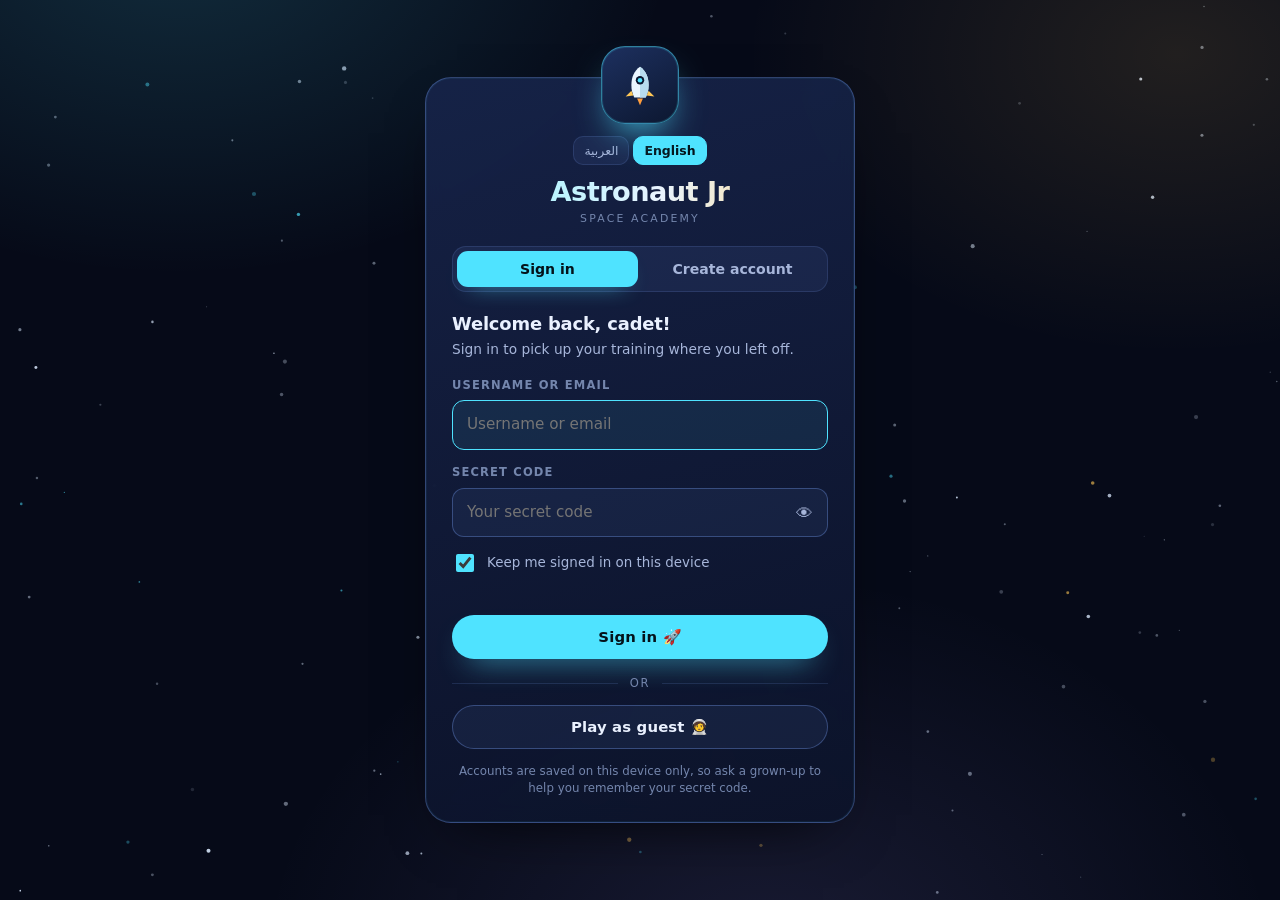
==== commit 91fa2bf9: "dfg" ====
--- a/index.html
+++ b/index.html
@@ -1,5 +1,5 @@
 <!DOCTYPE html>
-<html lang="en">
+<html lang="ar" dir="rtl">
 <head><meta charset="UTF-8" />
 <meta name="viewport" content="width=device-width, initial-scale=1, viewport-fit=cover" />
 <meta name="theme-color" content="#060a18" />
@@ -31,7 +31,7 @@
       </span>
     </button>
     <div class="hud">
-      <div class="langs langs-top" role="group" aria-label="Language"><button type="button" data-lang="ar">العربية</button><button type="button" data-lang="en">English</button><button type="button" data-lang="es">Español</button></div>
+      <div class="langs langs-top" role="group" aria-label="Language"><button type="button" data-lang="ar">العربية</button><button type="button" data-lang="en">English</button></div>
       <div class="hud-stat" title="Stars you have earned">
         <span class="hud-ico" aria-hidden="true">★</span>
         <span><b id="hudStars">0</b><small>stars</small></span>
@@ -208,7 +208,7 @@
         <path d="M21 38l3 7 3-7" fill="#ff9d3d"/>
       </svg>
     </div>
-    <div class="langs-auth"><div class="langs " role="group" aria-label="Language"><button type="button" data-lang="ar">العربية</button><button type="button" data-lang="en">English</button><button type="button" data-lang="es">Español</button></div></div>
+    <div class="langs-auth"><div class="langs " role="group" aria-label="Language"><button type="button" data-lang="ar">العربية</button><button type="button" data-lang="en">English</button></div></div>
     <div class="auth-brand">Astronaut Jr</div>
     <div class="auth-kicker">Space Academy</div>
 
@@ -226,8 +226,8 @@
         <input id="authUser" type="text" maxlength="64" placeholder="Username or email" autocomplete="username" autocapitalize="none" autocorrect="off" spellcheck="false" />
       </div>
       <div class="field" id="authEmailWrap" hidden>
-        <label for="authEmail">Email (optional)</label>
-        <input id="authEmail" type="email" maxlength="64" placeholder="you@example.com" autocomplete="email" autocapitalize="none" spellcheck="false" />
+        <label for="authEmail">Email address (required)</label>
+        <input id="authEmail" type="email" maxlength="64" placeholder="you@example.com" autocomplete="email" autocapitalize="none" spellcheck="false" required />
       </div>
       <div class="field">
         <label for="authPass">Secret code</label>
--- a/style.css
+++ b/style.css
@@ -1033,3 +1033,22 @@
 .cinema-age{position:absolute;right:10px;top:10px;border:1px solid rgba(255,255,255,.3);border-radius:999px;background:rgba(3,10,25,.8);color:#fff;padding:4px 9px;font-size:.72rem;font-weight:800}
 html[dir="rtl"] .cinema-age{right:auto;left:10px}
 @media(max-width:560px){.cinema-audience{max-width:none}.cinema-thumb-icon{font-size:4rem}}
+
+/* Astro Jr enhancements: simulations, About Us and responsive layouts */
+.about-card{max-width:900px;margin:0 auto;padding:clamp(20px,4vw,34px);text-align:center}
+.about-orbit{font-size:3rem;margin:4px auto 16px;filter:drop-shadow(0 0 18px rgba(79,227,255,.35))}
+.about-card h3{font-size:1.35rem;margin-bottom:14px}
+.about-card p{color:var(--ink-dim);line-height:1.75;margin:12px auto;max-width:760px}
+.about-team{display:flex;gap:10px;justify-content:center;flex-wrap:wrap;margin-top:22px}
+.about-team span{padding:10px 14px;border:1px solid var(--line);background:rgba(79,227,255,.07);border-radius:999px;font-weight:700}
+.simulation-card{margin-top:16px}
+.simulation-card h3{font-size:1.2rem;margin:10px 0}
+.simulation-card>p{color:var(--ink-dim);line-height:1.6}
+.sim-slider{width:100%;accent-color:var(--cyan);margin:12px 0 4px}
+.sim-stage{height:250px;position:relative;display:grid;place-items:center;overflow:hidden;border-radius:16px;margin:16px 0;background:radial-gradient(circle at center,rgba(79,227,255,.12),rgba(6,10,24,.9) 70%);border:1px solid var(--line)}
+.sim-planet{font-size:3.2rem;z-index:2;filter:drop-shadow(0 0 18px rgba(79,227,255,.35))}
+.sim-orbit{position:absolute;width:157px;height:157px;border:1px dashed rgba(79,227,255,.6);border-radius:50%;animation:simOrbit 5s linear infinite;transition:width .25s,height .25s}
+.sim-satellite{position:absolute;top:-17px;left:50%;transform:translateX(-50%);font-size:1.5rem}
+@keyframes simOrbit{to{transform:rotate(360deg)}}
+.sim-explanation{padding:12px 14px;border-radius:12px;background:rgba(95,240,182,.08);border:1px solid rgba(95,240,182,.25);color:var(--ink)!important}
+.site-footer .copyright{padding-bottom:8px}
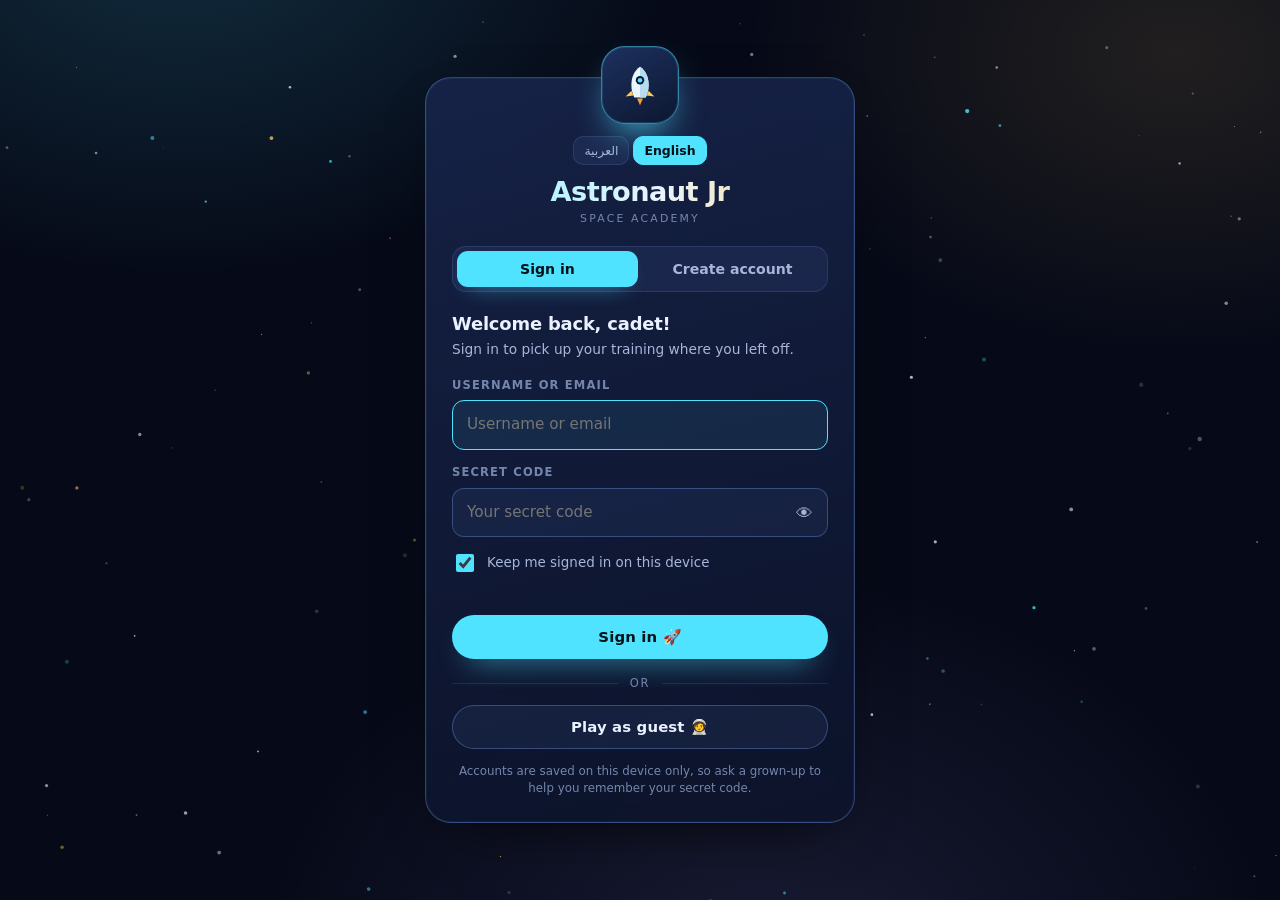
==== commit 565461c7: "copyright edited" ====
--- a/index.html
+++ b/index.html
@@ -66,7 +66,7 @@
   <astro-contact>
     <p>Contact us: <a href="mailto:astronautjr.space@gmail.com">astronautjr.space@gmail.com</a> · <a href="tel:+201125643239">01125643239</a></p>
   </astro-contact>
-  <p class="copyright">© <span id="copyYear"></span> Astronaut Jr. <span>All rights reserved.</span></p>
+  <p class="copyright">copyright© <span id="copyYear"></span> Astronaut Jr.</p>
 </footer>
 
 <!-- ================= MISSION OVERLAY ================= -->
